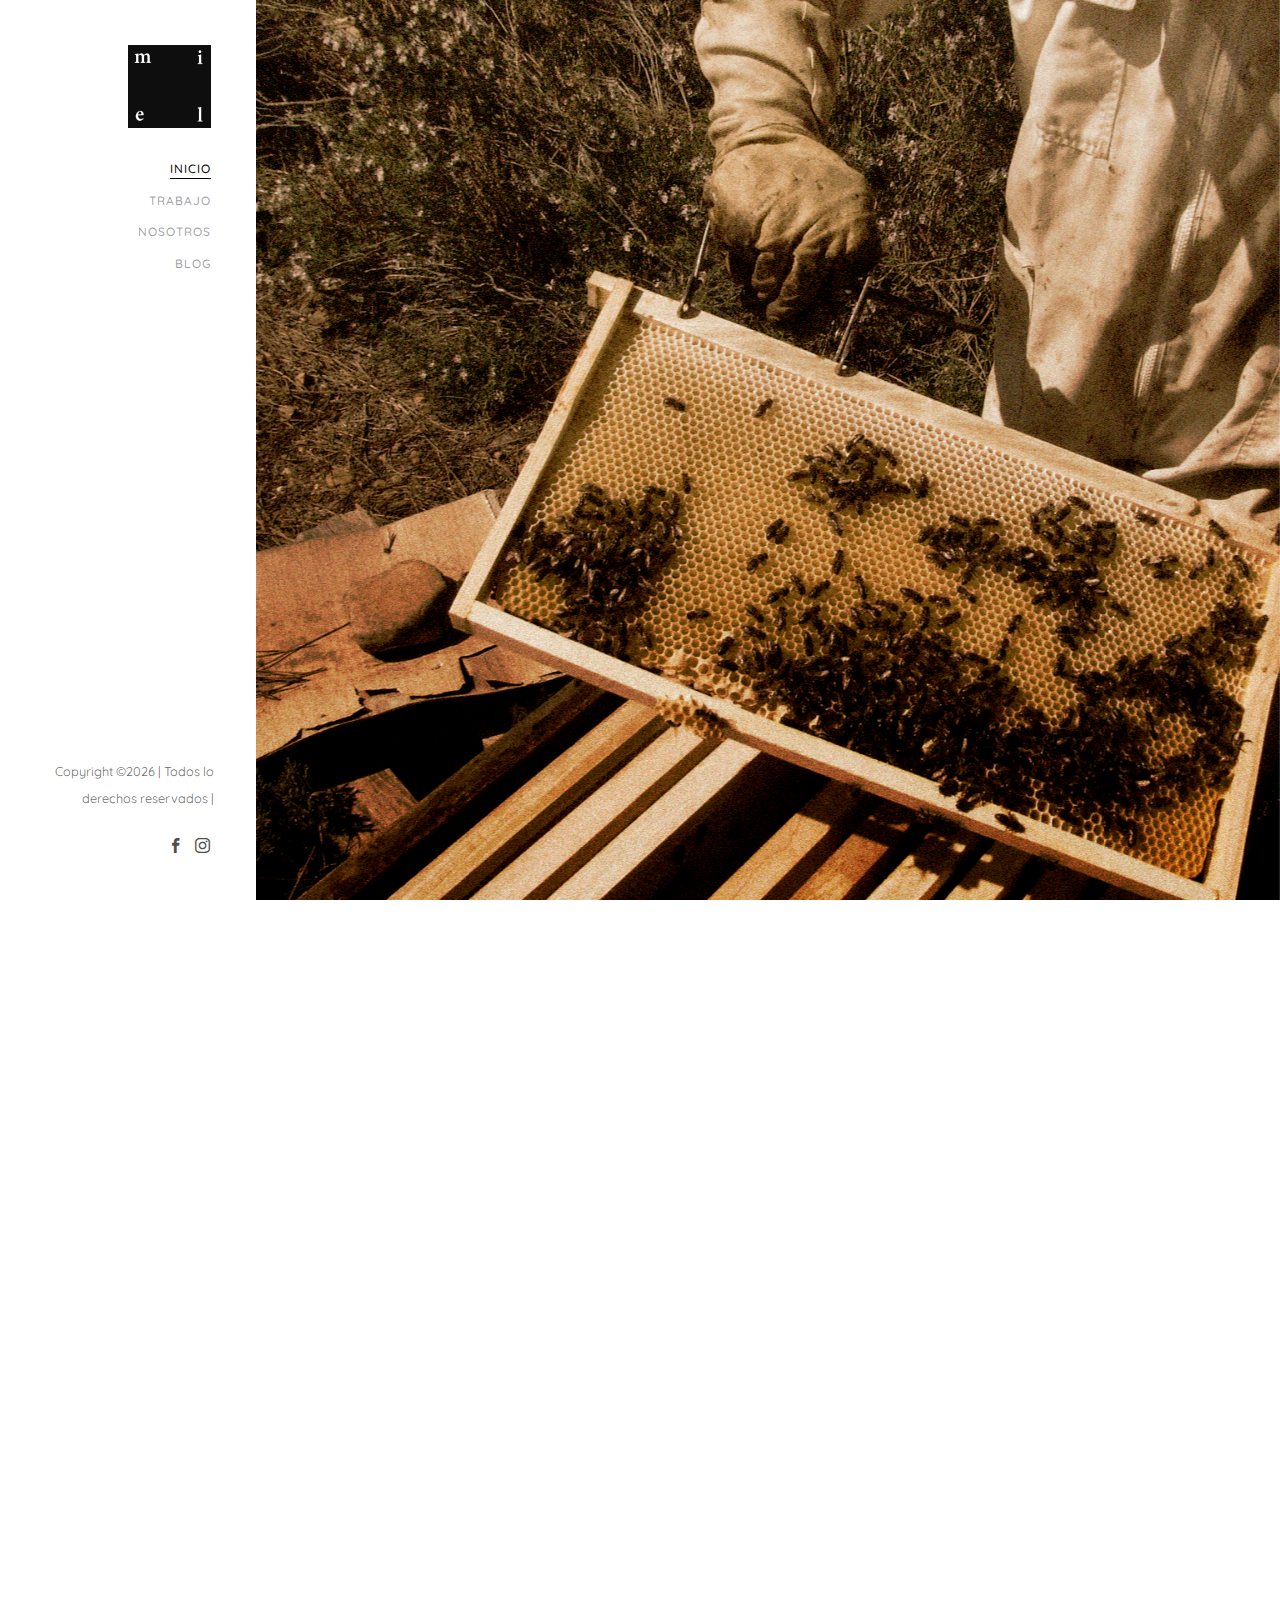
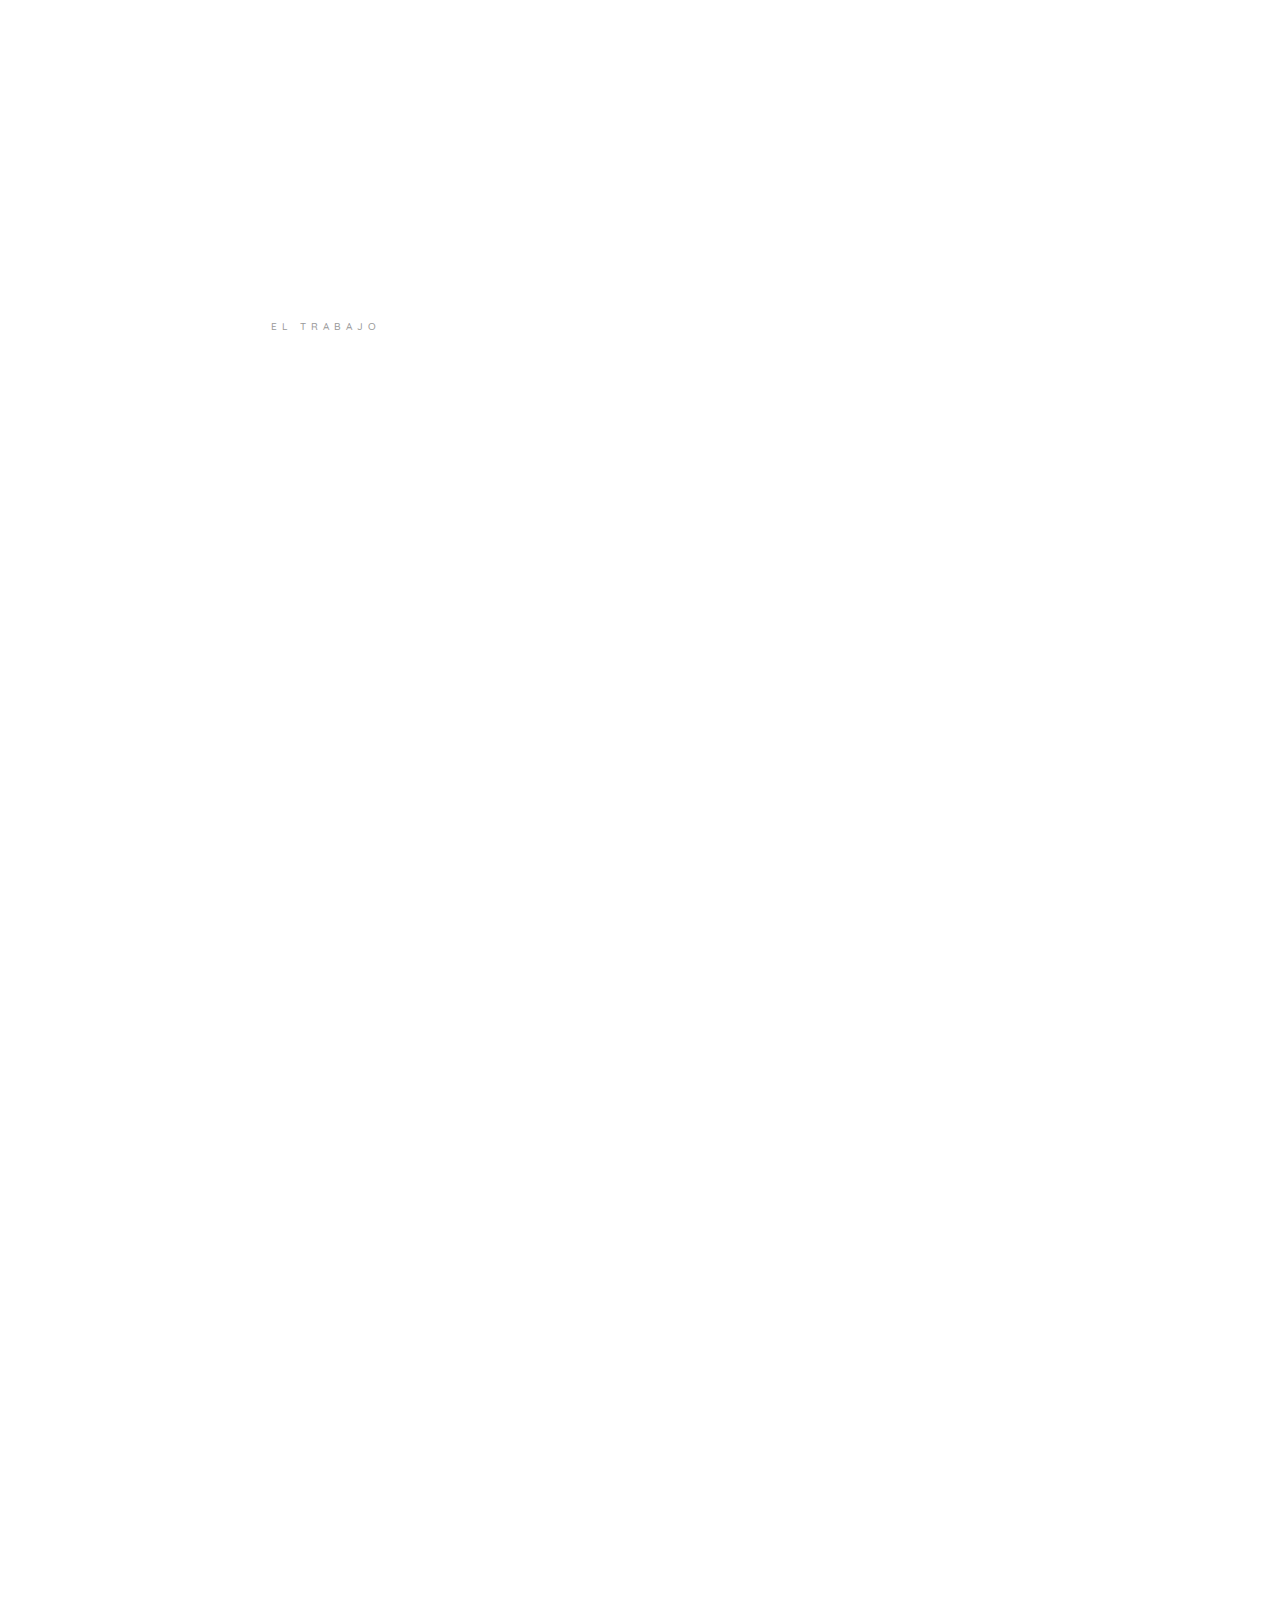
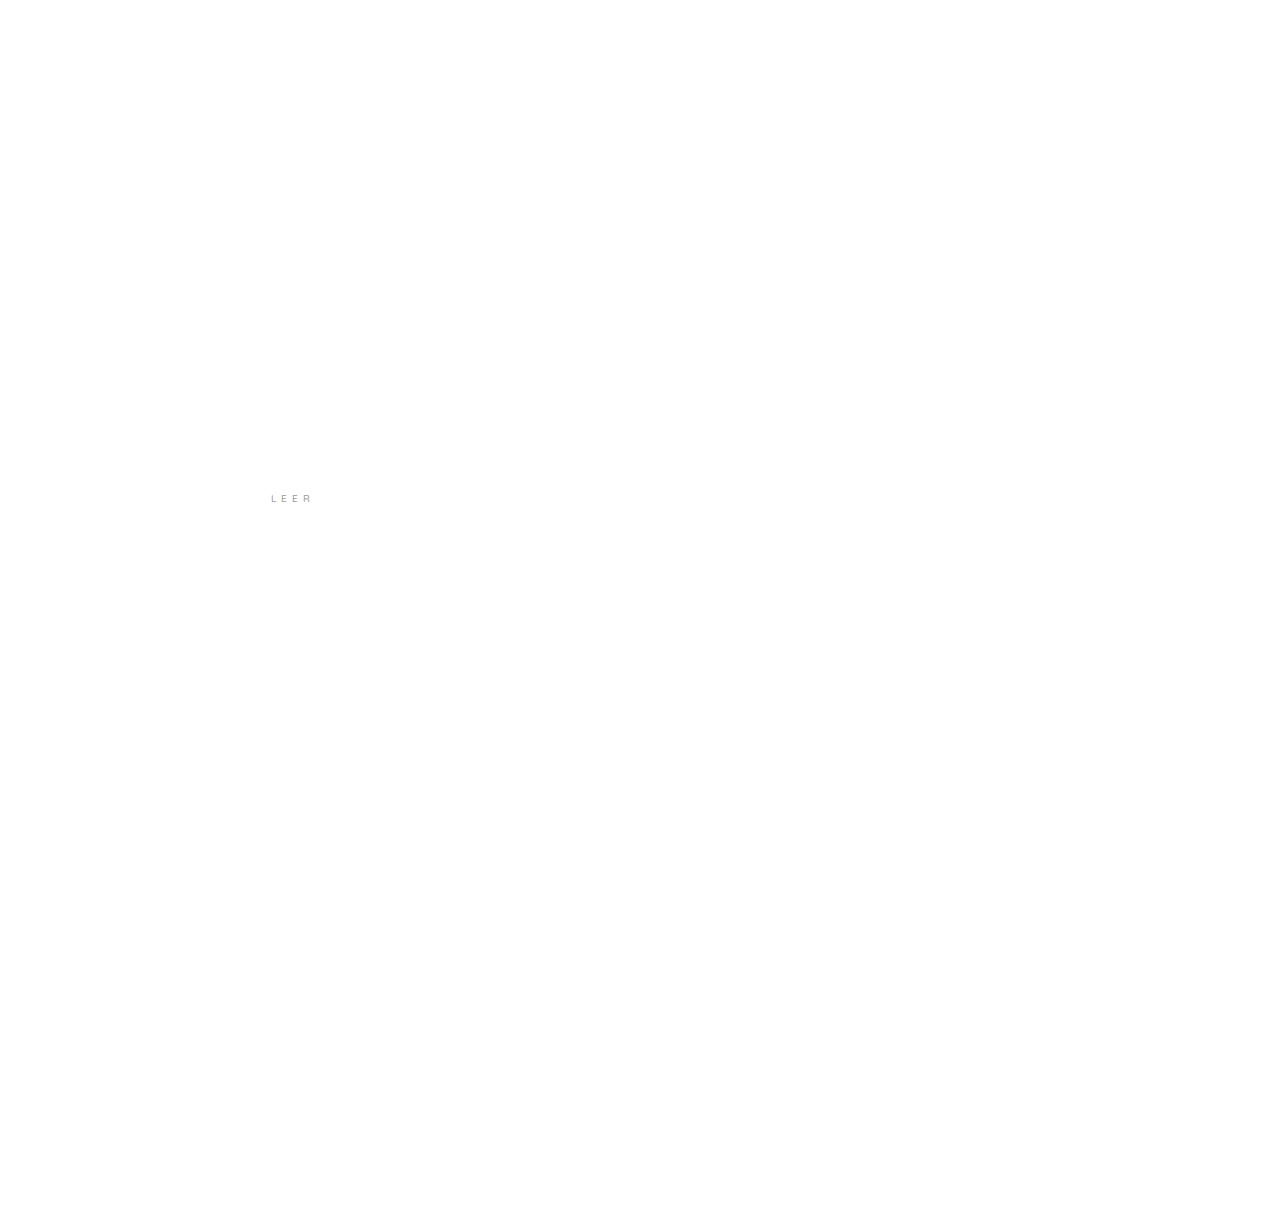
==== index.html @ e1962b76 "Update index.html" ====
<!DOCTYPE HTML>
<html>
	<head>
	<meta charset="utf-8">
	<meta http-equiv="X-UA-Compatible" content="IE=edge">
	<title>m i e l</title>
	<meta name="viewport" content="width=device-width, initial-scale=1">
	<meta name="description" content="" />
	<meta name="keywords" content="" />
	<meta name="author" content="" />

  <!-- Facebook and Twitter integration -->
	<meta property="og:title" content=""/>
	<meta property="og:image" content=""/>
	<meta property="og:url" content=""/>
	<meta property="og:site_name" content=""/>
	<meta property="og:description" content=""/>
	<meta name="twitter:title" content="" />
	<meta name="twitter:image" content="" />
	<meta name="twitter:url" content="" />
	<meta name="twitter:card" content="" />

	<!-- Place favicon.ico and apple-touch-icon.png in the root directory -->
	<link rel="shortcut icon" href="favicon.ico">

	<link href="https://fonts.googleapis.com/css?family=Quicksand:300,400,500,700" rel="stylesheet">
	
	<!-- Animate.css -->
	<link rel="stylesheet" href="css/animate.css">
	<!-- Icomoon Icon Fonts-->
	<link rel="stylesheet" href="css/icomoon.css">
	<!-- Bootstrap  -->
	<link rel="stylesheet" href="css/bootstrap.css">
	<!-- Flexslider  -->
	<link rel="stylesheet" href="css/flexslider.css">
	<!-- Theme style  -->
	<link rel="stylesheet" href="css/style.css">

	<!-- Modernizr JS -->
	<script src="js/modernizr-2.6.2.min.js"></script>
	<!-- FOR IE9 below -->
	<!--[if lt IE 9]>
	<script src="js/respond.min.js"></script>
	<![endif]-->

	</head>
	<body>
	

	<div id="colorlib-page">
		<a href="#" class="js-colorlib-nav-toggle colorlib-nav-toggle"><i></i></a>
		<aside id="colorlib-aside" role="complementary" class="border js-fullheight">
			<h1><a href="index.html"><span><img class="logo" src="/images/1.jpg"></span></a></h1>
			<nav id="colorlib-main-menu" role="navigation">
				<ul>
					<li class="colorlib-active"><a href="index.html">Inicio</a></li>
					<li><a href="work.html">Trabajo</a></li>
					<li><a href="about.html">Nosotros</a></li>
					
					<li><a href="blog.html">Blog</a></li>
					
				</ul>
			</nav>

			<div class="colorlib-footer">
				<p><small><!-- Link back to Colorlib can't be removed. Template is licensed under CC BY 3.0. -->
Copyright   &copy;<script>document.write(new Date().getFullYear());</script> |  Todos lo derechos reservados |  
<!-- Link back to Colorlib can't be removed. Template is licensed under CC BY 3.0. --> </span> <span></span></small></p>
				<ul>
					<li><a href="https://facebook.com/MIEL-MIEL-100230291345100/?ref=bookmarks"><i class="icon-facebook2"></i></a></li>
					
					<li><a href="https://www.instagram.com/miel.paysandu/"><i class="icon-instagram"></i></a></li>
					
				</ul>
			</div>

		</aside>

		<div id="colorlib-main">
			<aside id="colorlib-hero" class="js-fullheight">
				<div class="flexslider js-fullheight">
					<ul class="slides">
				   	<li style="background-image: url(images/6.jpg);">
				   		<div class="overlay"></div>
				   		<div class="container-fluid">
				   			<div class="row">
					   			<div class="col-md-8 col-md-offset-2 col-md-pull-2 js-fullheight slider-text">
					   				<div class="slider-text-inner">
					   					<div class="desc">
						   					<h1>Negocio local de miel </h1>
						   					<h2>100% Natural	| <a href="https://colorlib.com/" target="_blank">miel.paysandu.com</a></h2>
												
											</div>
					   				</div>
					   			</div>
					   		</div>
				   		</div>
				   	</ul>
			  	</div>
			</aside>

			<div class="colorlib-about">
				<div class="container-fluid">
					<div class="row">
						<div class="col-md-6">
							<div class="about-img animate-box" data-animate-effect="fadeInLeft" style="background-image: url(images/5.jpg);">
								<div class="about-img-2 animate-box" data-animate-effect="fadeInRight" style="background-image: url(images/7.jpg);"></div>
							</div>
						</div>
						<div class="col-md-6 animate-box" data-animate-effect="fadeInLeft">
							<div class="about-desc">
								<span class="heading-meta">Bienvenida &amp; Introducción</span>
								<h3>Hola! nuestros nombres son Francisco y Federico!</h3>
								<p>Somos dos herrmanos de la ciudad de Paysandú estudiando en Montevideo. 
								Tenemos la oportnidad de vender miel y lo buscamos hacer de la mejor forma y con la mayor eficiencia.</p>
							</div>
							<div class="fancy-collapse-panel">
								<div class="panel-group" id="accordion" role="tablist" aria-multiselectable="true">
									<div class="panel panel-default">
									    <div class="panel-heading" role="tab" id="headingOne">
									        <h4 class="panel-title">
									            <a data-toggle="collapse" data-parent="#accordion" href="#collapseOne" aria-expanded="true" aria-controls="collapseOne">Que ofrecemos?
									            </a>
									        </h4>
									    </div>
									    <div id="collapseOne" class="panel-collapse collapse in" role="tabpanel" aria-labelledby="headingOne">
									         <div class="panel-body">
									            <div class="row">
										      		<div class="col-md-6">
										      			<p>Nuestro producuto es 100% natural. Cultivado en una granja cerca de la ciudad de Paysandú. 
															
														  </p>
										      		</div>
										      		<div class="col-md-6">
										      			<p> El apicultor está registrado con su correspondiente número.
																Nosotros nos encargamos de evasarla y venderla, por el momento en ferias semanales.</p>
										      		</div>
										      	</div>
									         </div>
									    </div>
									</div>
									<div class="panel panel-default">
									    <div class="panel-heading" role="tab" id="headingTwo">
									        <h4 class="panel-title">
									            <a class="collapsed" data-toggle="collapse" data-parent="#accordion" href="#collapseTwo" aria-expanded="false" aria-controls="collapseTwo">Que buscamos?
									            </a>
									        </h4>
									    </div>
									    <div id="collapseTwo" class="panel-collapse collapse" role="tabpanel" aria-labelledby="headingTwo">
									        <div class="panel-body">
									            <p>La idea es conformemente vaya progresando en el negocio ir expandiendonos con diversos productos derivados de la miel.
													Intentamos mantenernos al margen de los precios que se manejan en el mercado y siempre brindar el mas rentable para todo el público. 
												</p>
													
									        </div>
									    </div>
									</div>
									<div class="panel panel-default">
									    <div class="panel-heading" role="tab" id="headingThree">
									        <h4 class="panel-title">
									            <a class="collapsed" data-toggle="collapse" data-parent="#accordion" href="#collapseThree" aria-expanded="false" aria-controls="collapseThree">Porque elegirnos?
									            </a>
									        </h4>
									    </div>
									    <div id="collapseThree" class="panel-collapse collapse" role="tabpanel" aria-labelledby="headingThree">
									        <div class="panel-body">
									            <p> Trabajamos miel 100% natural y artesanal. Sabemos adaptarnos a las necesidades de los clientes y buscamos estar especializados en la producción de diferentes tipos de miel.

												</p>	
									        </div>
									    </div>
									</div>
								</div>
							</div>
						</div>
					</div>
				</div>
			</div>
			
			
			<div class="colorlib-work">
				<div class="container-fluid">
					<div class="row">
						<div class="col-md-6 col-md-offset-3 col-md-pull-3">
							<span class="heading-meta">El trabajo</span>
							<h2 class="colorlib-heading animate-box" data-animate-effect="fadeInLeft">Imagenes</h2>
						</div>
					</div>
					<div class="row">
						<div class="col-md-6 animate-box" data-animate-effect="fadeInLeft">
							<div class="project" style="background-image: url(images/6.jpg);">
								<div class="desc">
									<div class="con">
										<h3><a href="work.html">Work 01</a></h3>
										
										<p class="icon">
											
										</p>
									</div>
								</div>
							</div>
						</div>
						<div class="col-md-6 animate-box" data-animate-effect="fadeInLeft">
							<div class="project" style="background-image: url(images/4.jpg);">
								<div class="desc">
									<div class="con">
										<h3><a href="work.html">Work 02</a></h3>
										
										<p class="icon">
										
										</p>
									</div>
								</div>
							</div>
						</div>
						<div class="col-md-6 animate-box" data-animate-effect="fadeInLeft">
							<div class="project" style="background-image: url(images/7.jpg);">
								<div class="desc">
									<div class="con">
										<h3><a href="work.html">Work 03</a></h3>
										
										
																			</div>
								</div>
							</div>
						</div>
						<div class="col-md-6 animate-box" data-animate-effect="fadeInLeft">
							<div class="project" style="background-image: url(images/3.jpg);">
								<div class="desc">
									<div class="con">
										<h3><a href="work.html">Work 04</a></h3>
										
										<p class="icon">
											
										</p>
									</div>
								</div>
							</div>
						</div>
						<div class="col-md-6 animate-box" data-animate-effect="fadeInLeft">
							<div class="project" style="background-image: url(images/9.jpg);">
								<div class="desc">
									<div class="con">
										<h3><a href="work.html">Work 05</a></h3>
									
									</div>
								</div>
							</div>
						</div>
						<div class="col-md-6 animate-box" data-animate-effect="fadeInLeft">
							<div class="project" style="background-image: url(images/8.jpg);">
								<div class="desc">
									<div class="con">
										<h3><a href="work.html">Work 06</a></h3>
										
										<p class="icon">
											
										</p>
									</div>
								</div>
							</div>
						</div>
					</div>
				</div>
			</div>

			<div class="colorlib-blog">
				<div class="container-fluid">
					<div class="row">
						<div class="col-md-6 col-md-offset-3 col-md-pull-3">
							<span class="heading-meta">Leer</span>
							<h2 class="colorlib-heading animate-box" data-animate-effect="fadeInLeft">Blog´s Recientes</h2>
						</div>
					</div>
					<div class="row">
						<div class="col-md-4 col-sm-6 animate-box" data-animate-effect="fadeInLeft">
							<div class="blog-entry">
								<a href="blog1.html" class="blog-img"><img src="images/10.jpg" class="img-responsive" alt="HTML5 Bootstrap Template by colorlib.com"></a>
								<div class="desc">
									<span><small>Ago 20, 2019 </small> | <small> Receta </small> | </span>
									<h3><a href="blog.html">Galletas de avena y miel</a></h3>
									<p>Para preparar unas deliciosas galletas de avena y miel necesitaremos los siguientes ingredientes y seguir estos pasos.</p>
									<a href="blog1.html" class="lead">Leer más <i class="icon-arrow-right3"></i></a>
								</div>
							</div>
						</div>
						<div class="col-md-4 col-sm-6 animate-box" data-animate-effect="fadeInLeft">
								<div class="blog-entry">
										<a href="blog2.html" class="blog-img"><img src="images/11.jpg" class="img-responsive" alt="HTML5 Bootstrap Template by colorlib.com"></a>
										<div class="desc">
											<span><small>Ago 20, 2019 </small> | <small> Receta </small> |</span>
											<h3><a href="blog2.html">Pollo asado con miel y limón</a></h3>
											<p>Con esta receta podrás dar fácilmente un giro dulce al clásico pollo asado.</p>
											<a href="blog2.html" class="lead">Leer más<i class="icon-arrow-right3"></i></a>
										</div>
									</div>
						</div>
						<div class="col-md-4 col-sm-6 animate-box" data-animate-effect="fadeInLeft">
								<div class="blog-entry">
										<a href="blog3.html" class="blog-img"><img src="images/12.jpg" class="img-responsive" alt="HTML5 Bootstrap Template by colorlib.com"></a>
										<div class="desc">
											<span><small>Ago 25, 2019 </small> | <small> Información </small> |</span>
											<h3><a href="blog3.html">¿Cómo se hace la miel?</a></h3>
											<p>proceso de elaboración de la miel hasta que llega al envase etiquetado</p>
											<a href="blog3.html" class="lead">Leer más <i class="icon-arrow-right3"></i></a>
										</div>
									</div>
								</div>
						</div>
					</div>
				</div>
			</div>

			
						
					</div>
				</div>
			</div>
		</div>
	</div>

	<!-- jQuery -->
	<script src="js/jquery.min.js"></script>
	<!-- jQuery Easing -->
	<script src="js/jquery.easing.1.3.js"></script>
	<!-- Bootstrap -->
	<script src="js/bootstrap.min.js"></script>
	<!-- Waypoints -->
	<script src="js/jquery.waypoints.min.js"></script>
	<!-- Flexslider -->
	<script src="js/jquery.flexslider-min.js"></script>
	<!-- Sticky Kit -->
	<script src="js/sticky-kit.min.js"></script>
	
	
	<!-- MAIN JS -->
	<script src="js/main.js"></script>

	</body>
</html>
---- css/icomoon.css ----
@font-face {
  font-family: 'icomoon';
  src:  url('fonts/icomoon.eot?6py85u');
  src:  url('fonts/icomoon.eot?6py85u#iefix') format('embedded-opentype'),
    url('fonts/icomoon.ttf?6py85u') format('truetype'),
    url('fonts/icomoon.woff?6py85u') format('woff'),
    url('fonts/icomoon.svg?6py85u#icomoon') format('svg');
  font-weight: normal;
  font-style: normal;
}

[class^="icon-"], [class*=" icon-"] {
  /* use !important to prevent issues with browser extensions that change fonts */
  font-family: 'icomoon' !important;
  speak: none;
  font-style: normal;
  font-weight: normal;
  font-variant: normal;
  text-transform: none;
  line-height: 1;

  /* Better Font Rendering =========== */
  -webkit-font-smoothing: antialiased;
  -moz-osx-font-smoothing: grayscale;
}

.icon-times:before {
  content: "\e930";
}
.icon-tick:before {
  content: "\e931";
}
.icon-plus:before {
  content: "\e932";
}
.icon-minus:before {
  content: "\e933";
}
.icon-equals:before {
  content: "\e934";
}
.icon-divide:before {
  content: "\e935";
}
.icon-chevron-right:before {
  content: "\e936";
}
.icon-chevron-left:before {
  content: "\e937";
}
.icon-arrow-right-thick:before {
  content: "\e938";
}
.icon-arrow-left-thick:before {
  content: "\e939";
}
.icon-th-small:before {
  content: "\e93a";
}
.icon-th-menu:before {
  content: "\e93b";
}
.icon-th-list:before {
  content: "\e93c";
}
.icon-th-large:before {
  content: "\e93d";
}
.icon-home:before {
  content: "\e93e";
}
.icon-arrow-forward:before {
  content: "\e93f";
}
.icon-arrow-back:before {
  content: "\e940";
}
.icon-rss:before {
  content: "\e941";
}
.icon-location:before {
  content: "\e942";
}
.icon-link:before {
  content: "\e943";
}
.icon-image:before {
  content: "\e944";
}
.icon-arrow-up-thick:before {
  content: "\e945";
}
.icon-arrow-down-thick:before {
  content: "\e946";
}
.icon-starburst:before {
  content: "\e947";
}
.icon-starburst-outline:before {
  content: "\e948";
}
.icon-star3:before {
  content: "\e949";
}
.icon-flow-children:before {
  content: "\e94a";
}
.icon-export:before {
  content: "\e94b";
}
.icon-delete2:before {
  content: "\e94c";
}
.icon-delete-outline:before {
  content: "\e94d";
}
.icon-cloud-storage:before {
  content: "\e94e";
}
.icon-wi-fi:before {
  content: "\e94f";
}
.icon-heart:before {
  content: "\e950";
}
.icon-flash:before {
  content: "\e951";
}
.icon-cancel:before {
  content: "\e952";
}
.icon-backspace:before {
  content: "\e953";
}
.icon-attachment:before {
  content: "\e954";
}
.icon-arrow-move:before {
  content: "\e955";
}
.icon-warning:before {
  content: "\e956";
}
.icon-user:before {
  content: "\e957";
}
.icon-radar:before {
  content: "\e958";
}
.icon-lock-open:before {
  content: "\e959";
}
.icon-lock-closed:before {
  content: "\e95a";
}
.icon-location-arrow:before {
  content: "\e95b";
}
.icon-info:before {
  content: "\e95c";
}
.icon-user-delete:before {
  content: "\e95d";
}
.icon-user-add:before {
  content: "\e95e";
}
.icon-media-pause:before {
  content: "\e95f";
}
.icon-group:before {
  content: "\e960";
}
.icon-chart-pie:before {
  content: "\e961";
}
.icon-chart-line:before {
  content: "\e962";
}
.icon-chart-bar:before {
  content: "\e963";
}
.icon-chart-area:before {
  content: "\e964";
}
.icon-video:before {
  content: "\e965";
}
.icon-point-of-interest:before {
  content: "\e966";
}
.icon-infinity:before {
  content: "\e967";
}
.icon-globe:before {
  content: "\e968";
}
.icon-eye:before {
  content: "\e969";
}
.icon-cog:before {
  content: "\e96a";
}
.icon-camera:before {
  content: "\e96b";
}
.icon-upload:before {
  content: "\e96c";
}
.icon-scissors:before {
  content: "\e96d";
}
.icon-refresh:before {
  content: "\e96e";
}
.icon-pin:before {
  content: "\e96f";
}
.icon-key:before {
  content: "\e970";
}
.icon-info-large:before {
  content: "\e971";
}
.icon-eject:before {
  content: "\e972";
}
.icon-download:before {
  content: "\e973";
}
.icon-zoom:before {
  content: "\e974";
}
.icon-zoom-out:before {
  content: "\e975";
}
.icon-zoom-in:before {
  content: "\e976";
}
.icon-sort-numerically:before {
  content: "\e977";
}
.icon-sort-alphabetically:before {
  content: "\e978";
}
.icon-input-checked:before {
  content: "\e979";
}
.icon-calender:before {
  content: "\e97a";
}
.icon-world2:before {
  content: "\e97b";
}
.icon-notes:before {
  content: "\e97c";
}
.icon-code:before {
  content: "\e97d";
}
.icon-arrow-sync:before {
  content: "\e97e";
}
.icon-arrow-shuffle:before {
  content: "\e97f";
}
.icon-arrow-repeat:before {
  content: "\e980";
}
.icon-arrow-minimise:before {
  content: "\e981";
}
.icon-arrow-maximise:before {
  content: "\e982";
}
.icon-arrow-loop:before {
  content: "\e983";
}
.icon-anchor:before {
  content: "\e984";
}
.icon-spanner:before {
  content: "\e985";
}
.icon-puzzle:before {
  content: "\e986";
}
.icon-power:before {
  content: "\e987";
}
.icon-plane:before {
  content: "\e988";
}
.icon-pi:before {
  content: "\e989";
}
.icon-phone:before {
  content: "\e98a";
}
.icon-microphone2:before {
  content: "\e98b";
}
.icon-media-rewind:before {
  content: "\e98c";
}
.icon-flag:before {
  content: "\e98d";
}
.icon-adjust-brightness:before {
  content: "\e98e";
}
.icon-waves:before {
  content: "\e98f";
}
.icon-social-twitter:before {
  content: "\e990";
}
.icon-social-facebook:before {
  content: "\e991";
}
.icon-social-dribbble:before {
  content: "\e992";
}
.icon-media-stop:before {
  content: "\e993";
}
.icon-media-record:before {
  content: "\e994";
}
.icon-media-play:before {
  content: "\e995";
}
.icon-media-fast-forward:before {
  content: "\e996";
}
.icon-media-eject:before {
  content: "\e997";
}
.icon-social-vimeo:before {
  content: "\e998";
}
.icon-social-tumbler:before {
  content: "\e999";
}
.icon-social-skype:before {
  content: "\e99a";
}
.icon-social-pinterest:before {
  content: "\e99b";
}
.icon-social-linkedin:before {
  content: "\e99c";
}
.icon-social-last-fm:before {
  content: "\e99d";
}
.icon-social-github:before {
  content: "\e99e";
}
.icon-social-flickr:before {
  content: "\e99f";
}
.icon-at:before {
  content: "\e9a0";
}
.icon-times-outline:before {
  content: "\e9a1";
}
.icon-plus-outline:before {
  content: "\e9a2";
}
.icon-minus-outline:before {
  content: "\e9a3";
}
.icon-tick-outline:before {
  content: "\e9a4";
}
.icon-th-large-outline:before {
  content: "\e9a5";
}
.icon-equals-outline:before {
  content: "\e9a6";
}
.icon-divide-outline:before {
  content: "\e9a7";
}
.icon-chevron-right-outline:before {
  content: "\e9a8";
}
.icon-chevron-left-outline:before {
  content: "\e9a9";
}
.icon-arrow-right-outline:before {
  content: "\e9aa";
}
.icon-arrow-left-outline:before {
  content: "\e9ab";
}
.icon-th-small-outline:before {
  content: "\e9ac";
}
.icon-th-menu-outline:before {
  content: "\e9ad";
}
.icon-th-list-outline:before {
  content: "\e9ae";
}
.icon-news2:before {
  content: "\e9b1";
}
.icon-home-outline:before {
  content: "\e9b2";
}
.icon-arrow-up-outline:before {
  content: "\e9b3";
}
.icon-arrow-forward-outline:before {
  content: "\e9b4";
}
.icon-arrow-down-outline:before {
  content: "\e9b5";
}
.icon-arrow-back-outline:before {
  content: "\e9b6";
}
.icon-trash3:before {
  content: "\e9b7";
}
.icon-rss-outline:before {
  content: "\e9b8";
}
.icon-message:before {
  content: "\e9b9";
}
.icon-location-outline:before {
  content: "\e9ba";
}
.icon-link-outline:before {
  content: "\e9bb";
}
.icon-image-outline:before {
  content: "\e9bc";
}
.icon-export-outline:before {
  content: "\e9bd";
}
.icon-cross:before {
  content: "\e9be";
}
.icon-wi-fi-outline:before {
  content: "\e9bf";
}
.icon-star-outline:before {
  content: "\e9c0";
}
.icon-media-pause-outline:before {
  content: "\e9c1";
}
.icon-mail:before {
  content: "\e9c2";
}
.icon-heart-outline:before {
  content: "\e9c3";
}
.icon-flash-outline:before {
  content: "\e9c4";
}
.icon-cancel-outline:before {
  content: "\e9c5";
}
.icon-beaker:before {
  content: "\e9c6";
}
.icon-arrow-move-outline:before {
  content: "\e9c7";
}
.icon-watch2:before {
  content: "\e9c8";
}
.icon-warning-outline:before {
  content: "\e9c9";
}
.icon-time:before {
  content: "\e9ca";
}
.icon-radar-outline:before {
  content: "\e9cb";
}
.icon-lock-open-outline:before {
  content: "\e9cc";
}
.icon-location-arrow-outline:before {
  content: "\e9cd";
}
.icon-info-outline:before {
  content: "\e9ce";
}
.icon-backspace-outline:before {
  content: "\e9cf";
}
.icon-attachment-outline:before {
  content: "\e9d0";
}
.icon-user-outline:before {
  content: "\e9d1";
}
.icon-user-delete-outline:before {
  content: "\e9d2";
}
.icon-user-add-outline:before {
  content: "\e9d3";
}
.icon-lock-closed-outline:before {
  content: "\e9d4";
}
.icon-group-outline:before {
  content: "\e9d5";
}
.icon-chart-pie-outline:before {
  content: "\e9d6";
}
.icon-chart-line-outline:before {
  content: "\e9d7";
}
.icon-chart-bar-outline:before {
  content: "\e9d8";
}
.icon-chart-area-outline:before {
  content: "\e9d9";
}
.icon-video-outline:before {
  content: "\e9da";
}
.icon-point-of-interest-outline:before {
  content: "\e9db";
}
.icon-map:before {
  content: "\e9dc";
}
.icon-key-outline:before {
  content: "\e9dd";
}
.icon-infinity-outline:before {
  content: "\e9de";
}
.icon-globe-outline:before {
  content: "\e9df";
}
.icon-eye-outline:before {
  content: "\e9e0";
}
.icon-cog-outline:before {
  content: "\e9e1";
}
.icon-camera-outline:before {
  content: "\e9e2";
}
.icon-upload-outline:before {
  content: "\e9e3";
}
.icon-support:before {
  content: "\e9e4";
}
.icon-scissors-outline:before {
  content: "\e9e5";
}
.icon-refresh-outline:before {
  content: "\e9e6";
}
.icon-info-large-outline:before {
  content: "\e9e7";
}
.icon-eject-outline:before {
  content: "\e9e8";
}
.icon-download-outline:before {
  content: "\e9e9";
}
.icon-battery-mid:before {
  content: "\e9ea";
}
.icon-battery-low:before {
  content: "\e9eb";
}
.icon-battery-high:before {
  content: "\e9ec";
}
.icon-zoom-outline:before {
  content: "\e9ed";
}
.icon-zoom-out-outline:before {
  content: "\e9ee";
}
.icon-zoom-in-outline:before {
  content: "\e9ef";
}
.icon-tag3:before {
  content: "\e9f0";
}
.icon-tabs-outline:before {
  content: "\e9f1";
}
.icon-pin-outline:before {
  content: "\e9f2";
}
.icon-message-typing:before {
  content: "\e9f3";
}
.icon-directions:before {
  content: "\e9f4";
}
.icon-battery-full:before {
  content: "\e9f5";
}
.icon-battery-charge:before {
  content: "\e9f6";
}
.icon-pipette:before {
  content: "\e9f7";
}
.icon-pencil:before {
  content: "\e9f8";
}
.icon-folder:before {
  content: "\e9f9";
}
.icon-folder-delete:before {
  content: "\e9fa";
}
.icon-folder-add:before {
  content: "\e9fb";
}
.icon-edit:before {
  content: "\e9fc";
}
.icon-document:before {
  content: "\e9fd";
}
.icon-document-delete:before {
  content: "\e9fe";
}
.icon-document-add:before {
  content: "\e9ff";
}
.icon-brush:before {
  content: "\ea00";
}
.icon-thumbs-up:before {
  content: "\ea01";
}
.icon-thumbs-down:before {
  content: "\ea02";
}
.icon-pen:before {
  content: "\ea03";
}
.icon-sort-numerically-outline:before {
  content: "\ea04";
}
.icon-sort-alphabetically-outline:before {
  content: "\ea05";
}
.icon-social-last-fm-circular:before {
  content: "\ea06";
}
.icon-social-github-circular:before {
  content: "\ea07";
}
.icon-compass:before {
  content: "\ea08";
}
.icon-bookmark:before {
  content: "\ea09";
}
.icon-input-checked-outline:before {
  content: "\ea0a";
}
.icon-code-outline:before {
  content: "\ea0b";
}
.icon-calender-outline:before {
  content: "\ea0c";
}
.icon-business-card:before {
  content: "\ea0d";
}
.icon-arrow-up:before {
  content: "\ea0e";
}
.icon-arrow-sync-outline:before {
  content: "\ea0f";
}
.icon-arrow-right:before {
  content: "\ea10";
}
.icon-arrow-repeat-outline:before {
  content: "\ea11";
}
.icon-arrow-loop-outline:before {
  content: "\ea12";
}
.icon-arrow-left:before {
  content: "\ea13";
}
.icon-flow-switch:before {
  content: "\ea14";
}
.icon-flow-parallel:before {
  content: "\ea15";
}
.icon-flow-merge:before {
  content: "\ea16";
}
.icon-document-text:before {
  content: "\ea17";
}
.icon-clipboard:before {
  content: "\ea18";
}
.icon-calculator:before {
  content: "\ea19";
}
.icon-arrow-minimise-outline:before {
  content: "\ea1a";
}
.icon-arrow-maximise-outline:before {
  content: "\ea1b";
}
.icon-arrow-down:before {
  content: "\ea1c";
}
.icon-gift:before {
  content: "\ea1d";
}
.icon-film:before {
  content: "\ea1e";
}
.icon-database:before {
  content: "\ea1f";
}
.icon-bell:before {
  content: "\ea20";
}
.icon-anchor-outline:before {
  content: "\ea21";
}
.icon-adjust-contrast:before {
  content: "\ea22";
}
.icon-world-outline:before {
  content: "\ea23";
}
.icon-shopping-bag:before {
  content: "\ea24";
}
.icon-power-outline:before {
  content: "\ea25";
}
.icon-notes-outline:before {
  content: "\ea26";
}
.icon-device-tablet:before {
  content: "\ea27";
}
.icon-device-phone:before {
  content: "\ea28";
}
.icon-device-laptop:before {
  content: "\ea29";
}
.icon-device-desktop:before {
  content: "\ea2a";
}
.icon-briefcase:before {
  content: "\ea2b";
}
.icon-stopwatch:before {
  content: "\ea2c";
}
.icon-spanner-outline:before {
  content: "\ea2d";
}
.icon-puzzle-outline:before {
  content: "\ea2e";
}
.icon-printer:before {
  content: "\ea2f";
}
.icon-pi-outline:before {
  content: "\ea30";
}
.icon-lightbulb:before {
  content: "\ea31";
}
.icon-flag-outline:before {
  content: "\ea32";
}
.icon-contacts:before {
  content: "\ea33";
}
.icon-archive2:before {
  content: "\ea34";
}
.icon-weather-stormy:before {
  content: "\ea35";
}
.icon-weather-shower:before {
  content: "\ea36";
}
.icon-weather-partly-sunny:before {
  content: "\ea37";
}
.icon-weather-downpour:before {
  content: "\ea38";
}
.icon-weather-cloudy:before {
  content: "\ea39";
}
.icon-plane-outline:before {
  content: "\ea3a";
}
.icon-phone-outline:before {
  content: "\ea3b";
}
.icon-microphone-outline:before {
  content: "\ea3c";
}
.icon-weather-windy:before {
  content: "\ea3d";
}
.icon-weather-windy-cloudy:before {
  content: "\ea3e";
}
.icon-weather-sunny:before {
  content: "\ea3f";
}
.icon-weather-snow:before {
  content: "\ea40";
}
.icon-weather-night:before {
  content: "\ea41";
}
.icon-media-stop-outline:before {
  content: "\ea42";
}
.icon-media-rewind-outline:before {
  content: "\ea43";
}
.icon-media-record-outline:before {
  content: "\ea44";
}
.icon-media-play-outline:before {
  content: "\ea45";
}
.icon-media-fast-forward-outline:before {
  content: "\ea46";
}
.icon-media-eject-outline:before {
  content: "\ea47";
}
.icon-wine:before {
  content: "\ea48";
}
.icon-waves-outline:before {
  content: "\ea49";
}
.icon-ticket:before {
  content: "\ea4a";
}
.icon-tags:before {
  content: "\ea4b";
}
.icon-plug:before {
  content: "\ea4c";
}
.icon-headphones:before {
  content: "\ea4d";
}
.icon-credit-card:before {
  content: "\ea4e";
}
.icon-coffee:before {
  content: "\ea4f";
}
.icon-book:before {
  content: "\ea50";
}
.icon-beer:before {
  content: "\ea51";
}
.icon-volume2:before {
  content: "\ea52";
}
.icon-volume-up:before {
  content: "\ea53";
}
.icon-volume-mute:before {
  content: "\ea54";
}
.icon-volume-down:before {
  content: "\ea55";
}
.icon-social-vimeo-circular:before {
  content: "\ea56";
}
.icon-social-twitter-circular:before {
  content: "\ea57";
}
.icon-social-pinterest-circular:before {
  content: "\ea58";
}
.icon-social-linkedin-circular:before {
  content: "\ea59";
}
.icon-social-facebook-circular:before {
  content: "\ea5a";
}
.icon-social-dribbble-circular:before {
  content: "\ea5b";
}
.icon-tree:before {
  content: "\ea5c";
}
.icon-thermometer2:before {
  content: "\ea5d";
}
.icon-social-tumbler-circular:before {
  content: "\ea5e";
}
.icon-social-skype-outline:before {
  content: "\ea5f";
}
.icon-social-flickr-circular:before {
  content: "\ea60";
}
.icon-social-at-circular:before {
  content: "\ea61";
}
.icon-shopping-cart:before {
  content: "\ea62";
}
.icon-messages:before {
  content: "\ea63";
}
.icon-leaf:before {
  content: "\ea64";
}
.icon-feather:before {
  content: "\ea65";
}
.icon-eye2:before {
  content: "\e064";
}
.icon-paper-clip:before {
  content: "\e065";
}
.icon-mail5:before {
  content: "\e066";
}
.icon-toggle:before {
  content: "\e067";
}
.icon-layout:before {
  content: "\e068";
}
.icon-link2:before {
  content: "\e069";
}
.icon-bell2:before {
  content: "\e06a";
}
.icon-lock3:before {
  content: "\e06b";
}
.icon-unlock:before {
  content: "\e06c";
}
.icon-ribbon2:before {
  content: "\e06d";
}
.icon-image2:before {
  content: "\e06e";
}
.icon-signal:before {
  content: "\e06f";
}
.icon-target3:before {
  content: "\e070";
}
.icon-clipboard3:before {
  content: "\e071";
}
.icon-clock3:before {
  content: "\e072";
}
.icon-watch:before {
  content: "\e073";
}
.icon-air-play:before {
  content: "\e074";
}
.icon-camera3:before {
  content: "\e075";
}
.icon-video2:before {
  content: "\e076";
}
.icon-disc:before {
  content: "\e077";
}
.icon-printer3:before {
  content: "\e078";
}
.icon-monitor:before {
  content: "\e079";
}
.icon-server:before {
  content: "\e07a";
}
.icon-cog2:before {
  content: "\e07b";
}
.icon-heart3:before {
  content: "\e07c";
}
.icon-paragraph:before {
  content: "\e07d";
}
.icon-align-justify:before {
  content: "\e07e";
}
.icon-align-left:before {
  content: "\e07f";
}
.icon-align-center:before {
  content: "\e080";
}
.icon-align-right:before {
  content: "\e081";
}
.icon-book2:before {
  content: "\e082";
}
.icon-layers2:before {
  content: "\e083";
}
.icon-stack2:before {
  content: "\e084";
}
.icon-stack-2:before {
  content: "\e085";
}
.icon-paper:before {
  content: "\e086";
}
.icon-paper-stack:before {
  content: "\e087";
}
.icon-search3:before {
  content: "\e088";
}
.icon-zoom-in2:before {
  content: "\e089";
}
.icon-zoom-out2:before {
  content: "\e08a";
}
.icon-reply2:before {
  content: "\e08b";
}
.icon-circle-plus:before {
  content: "\e08c";
}
.icon-circle-minus:before {
  content: "\e08d";
}
.icon-circle-check:before {
  content: "\e08e";
}
.icon-circle-cross:before {
  content: "\e08f";
}
.icon-square-plus:before {
  content: "\e090";
}
.icon-square-minus:before {
  content: "\e091";
}
.icon-square-check:before {
  content: "\e092";
}
.icon-square-cross:before {
  content: "\e093";
}
.icon-microphone:before {
  content: "\e094";
}
.icon-record:before {
  content: "\e095";
}
.icon-skip-back:before {
  content: "\e096";
}
.icon-rewind:before {
  content: "\e097";
}
.icon-play4:before {
  content: "\e098";
}
.icon-pause3:before {
  content: "\e099";
}
.icon-stop3:before {
  content: "\e09a";
}
.icon-fast-forward:before {
  content: "\e09b";
}
.icon-skip-forward:before {
  content: "\e09c";
}
.icon-shuffle2:before {
  content: "\e09d";
}
.icon-repeat:before {
  content: "\e09e";
}
.icon-folder2:before {
  content: "\e09f";
}
.icon-umbrella:before {
  content: "\e0a0";
}
.icon-moon:before {
  content: "\e0a1";
}
.icon-thermometer:before {
  content: "\e0a2";
}
.icon-drop:before {
  content: "\e0a3";
}
.icon-sun2:before {
  content: "\e0a4";
}
.icon-cloud3:before {
  content: "\e0a5";
}
.icon-cloud-upload2:before {
  content: "\e0a6";
}
.icon-cloud-download2:before {
  content: "\e0a7";
}
.icon-upload4:before {
  content: "\e0a8";
}
.icon-download4:before {
  content: "\e0a9";
}
.icon-location3:before {
  content: "\e0aa";
}
.icon-location-2:before {
  content: "\e0ab";
}
.icon-map3:before {
  content: "\e0ac";
}
.icon-battery:before {
  content: "\e0ad";
}
.icon-head:before {
  content: "\e0ae";
}
.icon-briefcase3:before {
  content: "\e0af";
}
.icon-speech-bubble:before {
  content: "\e0b0";
}
.icon-anchor2:before {
  content: "\e0b1";
}
.icon-globe2:before {
  content: "\e0b2";
}
.icon-box:before {
  content: "\e0b3";
}
.icon-reload:before {
  content: "\e0b4";
}
.icon-share3:before {
  content: "\e0b5";
}
.icon-marquee:before {
  content: "\e0b6";
}
.icon-marquee-plus:before {
  content: "\e0b7";
}
.icon-marquee-minus:before {
  content: "\e0b8";
}
.icon-tag:before {
  content: "\e0b9";
}
.icon-power2:before {
  content: "\e0ba";
}
.icon-command2:before {
  content: "\e0bb";
}
.icon-alt:before {
  content: "\e0bc";
}
.icon-esc:before {
  content: "\e0bd";
}
.icon-bar-graph:before {
  content: "\e0be";
}
.icon-bar-graph-2:before {
  content: "\e0bf";
}
.icon-pie-graph:before {
  content: "\e0c0";
}
.icon-star:before {
  content: "\e0c1";
}
.icon-arrow-left3:before {
  content: "\e0c2";
}
.icon-arrow-right3:before {
  content: "\e0c3";
}
.icon-arrow-up3:before {
  content: "\e0c4";
}
.icon-arrow-down3:before {
  content: "\e0c5";
}
.icon-volume:before {
  content: "\e0c6";
}
.icon-mute:before {
  content: "\e0c7";
}
.icon-content-right:before {
  content: "\e100";
}
.icon-content-left:before {
  content: "\e101";
}
.icon-grid2:before {
  content: "\e102";
}
.icon-grid-2:before {
  content: "\e103";
}
.icon-columns:before {
  content: "\e104";
}
.icon-loader:before {
  content: "\e105";
}
.icon-bag:before {
  content: "\e106";
}
.icon-ban:before {
  content: "\e107";
}
.icon-flag3:before {
  content: "\e108";
}
.icon-trash:before {
  content: "\e109";
}
.icon-expand2:before {
  content: "\e110";
}
.icon-contract:before {
  content: "\e111";
}
.icon-maximize:before {
  content: "\e112";
}
.icon-minimize:before {
  content: "\e113";
}
.icon-plus2:before {
  content: "\e114";
}
.icon-minus2:before {
  content: "\e115";
}
.icon-check:before {
  content: "\e116";
}
.icon-cross2:before {
  content: "\e117";
}
.icon-move:before {
  content: "\e118";
}
.icon-delete:before {
  content: "\e119";
}
.icon-menu5:before {
  content: "\e120";
}
.icon-archive:before {
  content: "\e121";
}
.icon-inbox:before {
  content: "\e122";
}
.icon-outbox:before {
  content: "\e123";
}
.icon-file:before {
  content: "\e124";
}
.icon-file-add:before {
  content: "\e125";
}
.icon-file-subtract:before {
  content: "\e126";
}
.icon-help:before {
  content: "\e127";
}
.icon-open:before {
  content: "\e128";
}
.icon-ellipsis:before {
  content: "\e129";
}
.icon-heart4:before {
  content: "\e900";
}
.icon-cloud4:before {
  content: "\e901";
}
.icon-star2:before {
  content: "\e902";
}
.icon-tv2:before {
  content: "\e903";
}
.icon-sound:before {
  content: "\e904";
}
.icon-video3:before {
  content: "\e905";
}
.icon-trash2:before {
  content: "\e906";
}
.icon-user2:before {
  content: "\e907";
}
.icon-key3:before {
  content: "\e908";
}
.icon-search4:before {
  content: "\e909";
}
.icon-settings:before {
  content: "\e90a";
}
.icon-camera4:before {
  content: "\e90b";
}
.icon-tag2:before {
  content: "\e90c";
}
.icon-lock4:before {
  content: "\e90d";
}
.icon-bulb:before {
  content: "\e90e";
}
.icon-pen2:before {
  content: "\e90f";
}
.icon-diamond:before {
  content: "\e910";
}
.icon-display2:before {
  content: "\e911";
}
.icon-location4:before {
  content: "\e912";
}
.icon-eye3:before {
  content: "\e913";
}
.icon-bubble3:before {
  content: "\e914";
}
.icon-stack3:before {
  content: "\e915";
}
.icon-cup:before {
  content: "\e916";
}
.icon-phone3:before {
  content: "\e917";
}
.icon-news:before {
  content: "\e918";
}
.icon-mail6:before {
  content: "\e919";
}
.icon-like:before {
  content: "\e91a";
}
.icon-photo:before {
  content: "\e91b";
}
.icon-note:before {
  content: "\e91c";
}
.icon-clock4:before {
  content: "\e91d";
}
.icon-paperplane:before {
  content: "\e91e";
}
.icon-params:before {
  content: "\e91f";
}
.icon-banknote:before {
  content: "\e920";
}
.icon-data:before {
  content: "\e921";
}
.icon-music2:before {
  content: "\e922";
}
.icon-megaphone2:before {
  content: "\e923";
}
.icon-study:before {
  content: "\e924";
}
.icon-lab2:before {
  content: "\e925";
}
.icon-food:before {
  content: "\e926";
}
.icon-t-shirt:before {
  content: "\e927";
}
.icon-fire2:before {
  content: "\e928";
}
.icon-clip:before {
  content: "\e929";
}
.icon-shop:before {
  content: "\e92a";
}
.icon-calendar3:before {
  content: "\e92b";
}
.icon-wallet2:before {
  content: "\e92c";
}
.icon-vynil:before {
  content: "\e92d";
}
.icon-truck2:before {
  content: "\e92e";
}
.icon-world:before {
  content: "\e92f";
}
.icon-spinner6:before {
  content: "\e9af";
}
.icon-spinner7:before {
  content: "\e9b0";
}
.icon-amazon:before {
  content: "\eab7";
}
.icon-google:before {
  content: "\eab8";
}
.icon-google2:before {
  content: "\eab9";
}
.icon-google3:before {
  content: "\eaba";
}
.icon-google-plus:before {
  content: "\eabb";
}
.icon-google-plus2:before {
  content: "\eabc";
}
.icon-google-plus3:before {
  content: "\eabd";
}
.icon-hangouts:before {
  content: "\eabe";
}
.icon-google-drive:before {
  content: "\eabf";
}
.icon-facebook2:before {
  content: "\eac0";
}
.icon-facebook22:before {
  content: "\eac1";
}
.icon-instagram:before {
  content: "\eac2";
}
.icon-whatsapp:before {
  content: "\eac3";
}
.icon-spotify:before {
  content: "\eac4";
}
.icon-telegram:before {
  content: "\eac5";
}
.icon-twitter2:before {
  content: "\eac6";
}
.icon-vine:before {
  content: "\eac7";
}
.icon-vk:before {
  content: "\eac8";
}
.icon-renren:before {
  content: "\eac9";
}
.icon-sina-weibo:before {
  content: "\eaca";
}
.icon-rss2:before {
  content: "\eacb";
}
.icon-rss22:before {
  content: "\eacc";
}
.icon-youtube:before {
  content: "\eacd";
}
.icon-youtube2:before {
  content: "\eace";
}
.icon-twitch:before {
  content: "\eacf";
}
.icon-vimeo:before {
  content: "\ead0";
}
.icon-vimeo2:before {
  content: "\ead1";
}
.icon-lanyrd:before {
  content: "\ead2";
}
.icon-flickr:before {
  content: "\ead3";
}
.icon-flickr2:before {
  content: "\ead4";
}
.icon-flickr3:before {
  content: "\ead5";
}
.icon-flickr4:before {
  content: "\ead6";
}
.icon-dribbble2:before {
  content: "\ead7";
}
.icon-behance:before {
  content: "\ead8";
}
.icon-behance2:before {
  content: "\ead9";
}
.icon-deviantart:before {
  content: "\eada";
}
.icon-500px:before {
  content: "\eadb";
}
.icon-steam:before {
  content: "\eadc";
}
.icon-steam2:before {
  content: "\eadd";
}
.icon-dropbox:before {
  content: "\eade";
}
.icon-onedrive:before {
  content: "\eadf";
}
.icon-github:before {
  content: "\eae0";
}
.icon-npm:before {
  content: "\eae1";
}
.icon-basecamp:before {
  content: "\eae2";
}
.icon-trello:before {
  content: "\eae3";
}
.icon-wordpress:before {
  content: "\eae4";
}
.icon-joomla:before {
  content: "\eae5";
}
.icon-ello:before {
  content: "\eae6";
}
.icon-blogger:before {
  content: "\eae7";
}
.icon-blogger2:before {
  content: "\eae8";
}
.icon-tumblr2:before {
  content: "\eae9";
}
.icon-tumblr22:before {
  content: "\eaea";
}
.icon-yahoo:before {
  content: "\eaeb";
}
.icon-yahoo2:before {
  content: "\eaec";
}
.icon-tux:before {
  content: "\eaed";
}
.icon-appleinc:before {
  content: "\eaee";
}
.icon-finder:before {
  content: "\eaef";
}
.icon-android:before {
  content: "\eaf0";
}
.icon-windows:before {
  content: "\eaf1";
}
.icon-windows8:before {
  content: "\eaf2";
}
.icon-soundcloud:before {
  content: "\eaf3";
}
.icon-soundcloud2:before {
  content: "\eaf4";
}
.icon-skype:before {
  content: "\eaf5";
}
.icon-reddit:before {
  content: "\eaf6";
}
.icon-hackernews:before {
  content: "\eaf7";
}
.icon-wikipedia:before {
  content: "\eaf8";
}
.icon-linkedin2:before {
  content: "\eaf9";
}
.icon-linkedin22:before {
  content: "\eafa";
}
.icon-lastfm:before {
  content: "\eafb";
}
.icon-lastfm2:before {
  content: "\eafc";
}
.icon-delicious:before {
  content: "\eafd";
}
.icon-stumbleupon:before {
  content: "\eafe";
}
.icon-stumbleupon2:before {
  content: "\eaff";
}
.icon-stackoverflow:before {
  content: "\eb00";
}
.icon-pinterest:before {
  content: "\eb01";
}
.icon-pinterest2:before {
  content: "\eb02";
}
.icon-xing:before {
  content: "\eb03";
}
.icon-xing2:before {
  content: "\eb04";
}
.icon-flattr:before {
  content: "\eb05";
}
.icon-foursquare:before {
  content: "\eb06";
}
.icon-yelp:before {
  content: "\eb07";
}
.icon-paypal:before {
  content: "\eb08";
}
.icon-chrome:before {
  content: "\eb09";
}
.icon-firefox:before {
  content: "\eb0a";
}
.icon-IE:before {
  content: "\eb0b";
}
.icon-edge:before {
  content: "\eb0c";
}
.icon-safari:before {
  content: "\eb0d";
}
.icon-opera:before {
  content: "\eb0e";
}
.icon-file-pdf:before {
  content: "\eb0f";
}
.icon-file-openoffice:before {
  content: "\eb10";
}
.icon-file-word:before {
  content: "\eb11";
}
.icon-file-excel:before {
  content: "\eb12";
}
.icon-libreoffice:before {
  content: "\eb13";
}
.icon-html-five:before {
  content: "\eb14";
}
.icon-html-five2:before {
  content: "\eb15";
}
.icon-css3:before {
  content: "\eb16";
}
.icon-git:before {
  content: "\eb17";
}
.icon-codepen:before {
  content: "\eb18";
}
.icon-svg:before {
  content: "\eb19";
}
.icon-IcoMoon:before {
  content: "\eb1a";
}
---- css/style.css ----
@font-face {
  font-family: 'icomoon';
  src: url("../fonts/icomoon/icomoon.eot?srf3rx");
  src: url("../fonts/icomoon/icomoon.eot?srf3rx#iefix") format("embedded-opentype"), url("../fonts/icomoon/icomoon.ttf?srf3rx") format("truetype"), url("../fonts/icomoon/icomoon.woff?srf3rx") format("woff"), url("../fonts/icomoon/icomoon.svg?srf3rx#icomoon") format("svg");
  font-weight: normal;
  font-style: normal; }

/* =======================================================
*
* 	Template Style 
*	Edit this section
*
* ======================================================= */
body {
  font-family: "Quicksand", Arial, sans-serif;
  font-weight: 400;
  font-size: 15px;
  line-height: 1.8;
  color: rgba(0, 0, 0, 0.7); }
  @media screen and (max-width: 992px) {
    body {
      font-size: 16px; } }

a {
  color: #F75940;
  -webkit-transition: 0.5s;
  -o-transition: 0.5s;
  transition: 0.5s; }
  a:hover, a:active, a:focus {
    color: #F75940;
    outline: none;
    text-decoration: none !important; }

p {
  margin-bottom: 1.5em; }

h1, h2, h3, h4, h5, h6 {
  color: #000;
  font-family: "Quicksand", Arial, sans-serif;
  font-weight: 400;
  margin: 0 0 30px 0; }

figure {
  margin-bottom: 2.5em;
  float: left;
  width: 100%; }
  figure figcaption {
    font-size: 16px;
    width: 80%;
    margin: 20px auto 0px auto;
    color: #b3b3b3;
    font-style: italic;
    font-family: "Quicksand", Arial, sans-serif; }
    @media screen and (max-width: 480px) {
      figure figcaption {
        width: 100%; } }

::-webkit-selection {
  color: #fff;
  background: #F75940; }

::-moz-selection {
  color: #fff;
  background: #F75940; }

::selection {
  color: #fff;
  background: #F75940; }

.logo{
  width: 50%;
  margin: 0;
  padding: 0;
  margin-left: 50%;
  
}

#colorlib-page {
  width: 100%;
  overflow: hidden;
  position: relative; }

#colorlib-aside {
  padding-top: 3em;
  padding-bottom: 40px;
  padding-left: 3em;
  padding-right: 3em;
  width: 20%;
  position: fixed;
  bottom: 0;
  top: 0;
  left: 0;
  overflow-y: scroll;
  z-index: 1001;
  background: #fff;
  -webkit-transition: 0.5s;
  -o-transition: 0.5s;
  transition: 0.5s; }
  @media screen and (max-width: 1200px) {
    #colorlib-aside {
      width: 30%; } }
  @media screen and (max-width: 768px) {
    #colorlib-aside {
      width: 270px;
      -moz-transform: translateX(-270px);
      -webkit-transform: translateX(-270px);
      -ms-transform: translateX(-270px);
      -o-transform: translateX(-270px);
      transform: translateX(-270px);
      padding-top: 4em; } }
  #colorlib-aside #colorlib-logo {
    text-align: right;
    font-weight: 400;
    font-size: 22px;
    text-transform: uppercase;
    margin-bottom: 3em;
    display: block;
    width: 100%; }
    @media screen and (max-width: 768px) {
      #colorlib-aside #colorlib-logo {
        margin-bottom: 1em; } }
    #colorlib-aside #colorlib-logo a {
      display: inline-block;
      text-align: center;
      background: #000;
      padding: .5em .8em;
      color: #fff;
      letter-spacing: 10px;
      padding-right: .3em; }
      #colorlib-aside #colorlib-logo a span {
        display: block;
        margin-bottom: 5px;
        text-align: center; }
  #colorlib-aside #colorlib-main-menu ul {
    text-align: right;
    margin: 0;
    padding: 0; }
    @media screen and (max-width: 768px) {
      #colorlib-aside #colorlib-main-menu ul {
        margin: 0 0 2em 0; } }
    #colorlib-aside #colorlib-main-menu ul li {
      margin: 0 0 10px 0;
      padding: 0;
      list-style: none;
      font-size: 12px;
      font-weight: 500;
      text-transform: uppercase;
      letter-spacing: 1px; }
      #colorlib-aside #colorlib-main-menu ul li a {
        color: rgba(0, 0, 0, 0.4);
        text-decoration: none;
        position: relative;
        padding: 10px 0;
        font-family: "Quicksand", Arial, sans-serif;
        -webkit-transition: 0.3s;
        -o-transition: 0.3s;
        transition: 0.3s; }
        #colorlib-aside #colorlib-main-menu ul li a:after {
          content: "";
          position: absolute;
          height: 1px;
          bottom: 7px;
          left: 0;
          right: 0;
          background-color: #000;
          visibility: hidden;
          -webkit-transform: scaleX(0);
          -moz-transform: scaleX(0);
          -ms-transform: scaleX(0);
          -o-transform: scaleX(0);
          transform: scaleX(0);
          -webkit-transition: all 0.3s cubic-bezier(0.175, 0.885, 0.32, 1.275);
          -moz-transition: all 0.3s cubic-bezier(0.175, 0.885, 0.32, 1.275);
          -ms-transition: all 0.3s cubic-bezier(0.175, 0.885, 0.32, 1.275);
          -o-transition: all 0.3s cubic-bezier(0.175, 0.885, 0.32, 1.275);
          transition: all 0.3s cubic-bezier(0.175, 0.885, 0.32, 1.275); }
        #colorlib-aside #colorlib-main-menu ul li a:hover {
          text-decoration: none;
          color: black; }
          #colorlib-aside #colorlib-main-menu ul li a:hover:after {
            visibility: visible;
            -webkit-transform: scaleX(1);
            -moz-transform: scaleX(1);
            -ms-transform: scaleX(1);
            -o-transform: scaleX(1);
            transform: scaleX(1); }
      #colorlib-aside #colorlib-main-menu ul li.colorlib-active a {
        color: #000; }
        #colorlib-aside #colorlib-main-menu ul li.colorlib-active a:after {
          visibility: visible;
          -webkit-transform: scaleX(1);
          -moz-transform: scaleX(1);
          -ms-transform: scaleX(1);
          -o-transform: scaleX(1);
          transform: scaleX(1); }
  #colorlib-aside .colorlib-footer {
    position: absolute;
    bottom: 40px;
    right: 1.5em;
    left: 1.5em;
    font-size: 15px;
    text-align: right;
    font-weight: 400;
    color: rgba(0, 0, 0, 0.6);
    padding: 0 20px; }
    @media screen and (max-width: 768px) {
      #colorlib-aside .colorlib-footer {
        position: relative;
        bottom: 0; } }
    #colorlib-aside .colorlib-footer span {
      display: block; }
    #colorlib-aside .colorlib-footer ul {
      padding: 0;
      margin: 0; }
      #colorlib-aside .colorlib-footer ul li {
        padding: 0;
        margin: 0;
        display: inline;
        list-style: none; }
        #colorlib-aside .colorlib-footer ul li a {
          color: rgba(0, 0, 0, 0.7);
          padding: 4px; }
          #colorlib-aside .colorlib-footer ul li a:hover, #colorlib-aside .colorlib-footer ul li a:active, #colorlib-aside .colorlib-footer ul li a:focus {
            text-decoration: none;
            outline: none;
            color: #F75940; }

#colorlib-main {
  width: 80%;
  float: right;
  -webkit-transition: 0.5s;
  -o-transition: 0.5s;
  transition: 0.5s; }
  @media screen and (max-width: 1200px) {
    #colorlib-main {
      width: 70%; } }
  @media screen and (max-width: 768px) {
    #colorlib-main {
      width: 100%; } }

#colorlib-hero {
  min-height: 500px;
  background: #fff url(../images/loader.gif) no-repeat center center;
  width: 100%;
  float: left;
  margin-bottom: 10em;
  clear: both; }
  #colorlib-hero .btn {
    font-size: 24px; }
    #colorlib-hero .btn.btn-primary {
      padding: 14px 30px !important; }
  #colorlib-hero .flexslider {
    border: none;
    z-index: 1;
    margin-bottom: 0; }
    #colorlib-hero .flexslider .slides {
      position: relative;
      overflow: hidden; }
      #colorlib-hero .flexslider .slides li {
        background-repeat: no-repeat;
        background-size: cover;
        background-position: bottom center;
        min-height: 400px;
        position: relative; }
    #colorlib-hero .flexslider .flex-control-nav {
      bottom: 20px;
      z-index: 1000;
      right: 20px;
      float: right;
      width: auto; }
      #colorlib-hero .flexslider .flex-control-nav li {
        display: block;
        margin-bottom: 10px; }
        #colorlib-hero .flexslider .flex-control-nav li a {
          background: rgba(255, 255, 255, 0.2);
          -webkit-box-shadow: none;
          box-shadow: none;
          width: 12px;
          height: 12px;
          cursor: pointer; }
          #colorlib-hero .flexslider .flex-control-nav li a.flex-active {
            cursor: pointer;
            background: transparent;
            border: 2px solid #F75940; }
    #colorlib-hero .flexslider .flex-direction-nav {
      display: none; }
    #colorlib-hero .flexslider .slider-text {
      display: table;
      opacity: 0;
      min-height: 500px;
      z-index: 9; }
      #colorlib-hero .flexslider .slider-text > .slider-text-inner {
        display: table-cell;
        vertical-align: middle;
        min-height: 700px;
        padding: 2em;
        position: relative; }
        #colorlib-hero .flexslider .slider-text > .slider-text-inner .desc {
          position: absolute;
          bottom: 15px;
          left: 0;
          padding: 30px;
          background: #000; }
        @media screen and (max-width: 768px) {
          #colorlib-hero .flexslider .slider-text > .slider-text-inner {
            text-align: center; } }
        #colorlib-hero .flexslider .slider-text > .slider-text-inner h1, #colorlib-hero .flexslider .slider-text > .slider-text-inner h2 {
          margin: 0;
          padding: 0;
          color: white;
          font-family: "Quicksand", Arial, sans-serif; }
        #colorlib-hero .flexslider .slider-text > .slider-text-inner h1 {
          margin-bottom: 20px;
          font-size: 44px;
          line-height: 1.3;
          font-weight: 300; }
          @media screen and (max-width: 768px) {
            #colorlib-hero .flexslider .slider-text > .slider-text-inner h1 {
              font-size: 28px; } }
        #colorlib-hero .flexslider .slider-text > .slider-text-inner h2 {
          font-size: 18px;
          line-height: 1.5;
          margin-bottom: 30px;
          font-weight: 300;
          font-family: "Quicksand", Arial, sans-serif; }
          #colorlib-hero .flexslider .slider-text > .slider-text-inner h2 a {
            color: rgba(247, 89, 64, 0.8);
            border-bottom: 1px solid rgba(247, 89, 64, 0.7); }
        #colorlib-hero .flexslider .slider-text > .slider-text-inner .heading-section {
          font-size: 50px; }
          @media screen and (max-width: 768px) {
            #colorlib-hero .flexslider .slider-text > .slider-text-inner .heading-section {
              font-size: 30px; } }
        #colorlib-hero .flexslider .slider-text > .slider-text-inner s
.colorlib-lead {
          font-size: 20px;
          color: #fff; }
        #colorlib-hero .flexslider .slider-text > .slider-text-inner p {
          margin-bottom: 0; }
        #colorlib-hero .flexslider .slider-text > .slider-text-inner .btn {
          font-size: 12px;
          text-transform: uppercase;
          letter-spacing: 2px;
          color: #000;
          padding: 10px 15px !important;
          border: none;
          font-weight: 400; }
          #colorlib-hero .flexslider .slider-text > .slider-text-inner .btn.btn-learn {
            background: transparent;
            color: #000;
            border: 1px solid #000; }
            #colorlib-hero .flexslider .slider-text > .slider-text-inner .btn.btn-learn:hover {
              background: transparent !important;
              border: 1px solid #000 !important; }
          @media screen and (max-width: 768px) {
            #colorlib-hero .flexslider .slider-text > .slider-text-inner .btn {
              width: 100%; } }

body.offcanvas {
  overflow-x: hidden; }
  body.offcanvas #colorlib-aside {
    -moz-transform: translateX(0);
    -webkit-transform: translateX(0);
    -ms-transform: translateX(0);
    -o-transform: translateX(0);
    transform: translateX(0);
    width: 270px;
    background: #fff;
    z-index: 999;
    position: fixed; }
  body.offcanvas #colorlib-main, body.offcanvas .colorlib-nav-toggle {
    top: 0;
    -moz-transform: translateX(270px);
    -webkit-transform: translateX(270px);
    -ms-transform: translateX(270px);
    -o-transform: translateX(270px);
    transform: translateX(270px); }

.colorlib-blog,
.colorlib-work,
.colorlib-about,
.colorlib-services,
.colorlib-contact {
  padding-top: 4em;
  padding-bottom: 9em;
  clear: both;
  width: 100%;
  display: block; }
  @media screen and (max-width: 768px) {
    .colorlib-blog,
    .colorlib-work,
    .colorlib-about,
    .colorlib-services,
    .colorlib-contact {
      padding-top: 5em;
      padding-bottom: 8em; } }

.about-img,
.about-img-2 {
  background-size: cover;
  background-position: center center;
  background-repeat: no-repeat;
  position: relative; }

.colorlib-heading {
  font-size: 18px;
  margin-bottom: 4em;
  font-weight: 500;
  text-transform: uppercase;
  letter-spacing: 5px;
  line-height: 1.8; }
  .colorlib-heading span {
    display: block; }
  @media screen and (max-width: 768px) {
    .colorlib-heading {
      margin-bottom: 1em; } }

.heading-meta {
  margin-bottom: 15px;
  display: block;
  font-size: 10px;
  text-transform: uppercase;
  color: #999999;
  font-weight: 500;
  letter-spacing: 5px; }

.about-img {
  width: 75%;
  height: 550px; }
  .about-img .about-img-2 {
    width: 100% !important;
    height: 390px;
    position: absolute;
    top: 80px;
    right: -100px;
    width: 80%;
    -webkit-box-shadow: 0px 35px 78px -23px rgba(0, 0, 0, 0.33);
    -moz-box-shadow: 0px 35px 78px -23px rgba(0, 0, 0, 0.33);
    box-shadow: 0px 35px 78px -23px rgba(0, 0, 0, 0.33); }

.about-desc h3 {
  font-size: 18px;
  text-transform: uppercase;
  letter-spacing: 5px;
  font-weight: 500; }

.fancy-collapse-panel .panel-default > .panel-heading {
  padding: 0; }

.panel-heading a {
  padding: 15px 25px;
  display: block;
  width: 100%;
  font-weight: 400;
  font-size: 14px;
  letter-spacing: 1px;
  text-transform: uppercase;
  background-color: #000;
  color: #fff;
  position: relative;
  -webkit-box-shadow: none !important;
  -moz-box-shadow: none !important;
  -ms-box-shadow: none !important;
  -o-box-shadow: none !important;
  box-shadow: none !important; }

.panel {
  -webkit-box-shadow: none !important;
  -moz-box-shadow: none !important;
  -ms-box-shadow: none !important;
  -o-box-shadow: none !important;
  box-shadow: none !important;
  border: none; }

.panel-heading a:after {
  font-family: "icomoon";
  content: "\ea0e";
  position: absolute;
  right: 20px;
  font-size: 20px;
  font-weight: 400;
  top: 50%;
  line-height: 1;
  margin-top: -10px; }

.panel-heading a.collapsed:after {
  content: "\ea1c"; }

.panel-heading a.collapsed {
  background: #fafafa;
  border: 1px solid #e6e6e6 !important;
  color: #333333; }

.panel-body {
  padding: 1.5em;
  margin-top: 5px;
  border: 1px solid #e6e6e6 !important; }

.blog-entry {
  width: 100%;
  float: left;
  background: #fff;
  margin-bottom: 3em; }
  @media screen and (max-width: 768px) {
    .blog-entry {
      margin-bottom: 3em; } }
  .blog-entry .blog-img {
    width: 100%;
    float: left;
    overflow: hidden;
    position: relative;
    z-index: 1;
    margin-bottom: 25px; }
    .blog-entry .blog-img img {
      position: relative;
      max-width: 100%;
      -webkit-transform: scale(1);
      -moz-transform: scale(1);
      -ms-transform: scale(1);
      -o-transform: scale(1);
      transform: scale(1);
      -webkit-transition: 0.3s;
      -o-transition: 0.3s;
      transition: 0.3s; }
  .blog-entry .desc h3 {
    font-size: 16px;
    margin-bottom: 25px;
    line-height: auto;
    font-weight: 500;
    text-transform: uppercase;
    letter-spacing: 1px; }
    .blog-entry .desc h3 a {
      color: #000;
      text-decoration: none; }
  .blog-entry .desc span {
    display: block;
    margin-bottom: 20px;
    font-size: 14px;
    color: rgba(0, 0, 0, 0.5) !important; }
    .blog-entry .desc span small i {
      color: #999999; }
  .blog-entry .desc .lead {
    font-size: 12px;
    text-transform: uppercase;
    letter-spacing: 2px;
    color: #000; }
  .blog-entry:hover .blog-img img {
    -webkit-transform: scale(1.1);
    -moz-transform: scale(1.1);
    -ms-transform: scale(1.1);
    -o-transform: scale(1.1);
    transform: scale(1.1); }

.overlap {
  margin-top: 5em;
  background: #fff;
  padding: 30px; }
  @media screen and (max-width: 768px) {
    .overlap {
      margin-top: 2em; } }

.project {
  background-size: cover;
  background-position: center center;
  background-repeat: no-repeat;
  position: relative;
  height: 450px;
  width: 100%;
  display: block;
  margin-bottom: 30px; }
  .project .desc {
    position: absolute;
    top: 0;
    bottom: 0;
    left: 0;
    width: 100%;
    right: 0;
    background: rgba(0, 0, 0, 0.9);
    opacity: 0;
    -webkit-transition: 0.3s;
    -o-transition: 0.3s;
    transition: 0.3s; }
    .project .desc .con {
      padding: 20px;
      display: block;
      position: relative;
      height: 450px; }
      .project .desc .con .icon {
        position: absolute;
        bottom: 20px;
        left: 20px;
        right: 20px; }
        .project .desc .con .icon span {
          display: inline;
          padding-right: 5px; }
          .project .desc .con .icon span a {
            color: #cccccc;
            padding: 5px;
            background: #333333;
            -webkit-border-radius: 4px;
            -moz-border-radius: 4px;
            -ms-border-radius: 4px;
            border-radius: 4px; }
        .project .desc .con .icon i {
          font-size: 16px;
          color: #cccccc; }
    .project .desc h3 {
      font-size: 16px;
      font-weight: 500;
      text-transform: uppercase;
      letter-spacing: 1px;
      -webkit-transition: -webkit-transform 0.3s, opacity 0.3s;
      -webkit-transition: opacity 0.3s, -webkit-transform 0.3s;
      transition: opacity 0.3s, -webkit-transform 0.3s;
      -o-transition: transform 0.3s, opacity 0.3s;
      transition: transform 0.3s, opacity 0.3s;
      transition: transform 0.3s, opacity 0.3s, -webkit-transform 0.3s;
      -webkit-transform: translate3d(0, -15px, 0);
      transform: translate3d(0, -15px, 0);
      margin-bottom: 15px; }
      .project .desc h3 a {
        color: #fff; }
    .project .desc span {
      display: block;
      color: #999999;
      font-size: 13px;
      -webkit-transition: -webkit-transform 0.3s, opacity 0.3s;
      -webkit-transition: opacity 0.3s, -webkit-transform 0.3s;
      transition: opacity 0.3s, -webkit-transform 0.3s;
      -o-transition: transform 0.3s, opacity 0.3s;
      transition: transform 0.3s, opacity 0.3s;
      transition: transform 0.3s, opacity 0.3s, -webkit-transform 0.3s;
      -webkit-transform: translate3d(0, 15px, 0);
      transform: translate3d(0, 15px, 0); }
      .project .desc span a {
        color: #000; }
    @media screen and (max-width: 768px) {
      .project .desc {
        opacity: 1;
        background: rgba(255, 255, 255, 0.5); }
        .project .desc h3 {
          font-style: 28px;
          -webkit-transform: translate3d(0, 0, 0);
          transform: translate3d(0, 0, 0);
          color: #000; }
        .project .desc span {
          -webkit-transform: translate3d(0, 0, 0);
          transform: translate3d(0, 0, 0); } }
  .project:hover .desc {
    opacity: 1; }
    .project:hover .desc h3 {
      -webkit-transform: translate3d(0, 0, 0);
      transform: translate3d(0, 0, 0); }
    .project:hover .desc span {
      -webkit-transform: translate3d(0, 0, 0);
      transform: translate3d(0, 0, 0); }

.project-desc h2 {
  font-size: 16px;
  font-weight: 500;
  text-transform: uppercase;
  letter-spacing: 1px;
  margin-bottom: 15px; }

.project-desc span {
  display: block;
  color: #666666;
  font-size: 13px;
  margin-bottom: 15px; }
  .project-desc span a {
    color: #666666; }

.project-desc .icon span {
  display: inline;
  padding-right: 5px; }

.project-desc .btn-download {
  font-size: 13px;
  text-transform: uppercase;
  font-weight: 400;
  text-decoration: underline; }

.colorlib-lead {
  font-size: 18px;
  line-height: 1.5; }

#get-in-touch {
  padding: 2em; }
  #get-in-touch .btn-learn {
    padding: 15px 30px !important;
    font-size: 13px;
    -webkit-border-radius: 30px;
    -moz-border-radius: 30px;
    -ms-border-radius: 30px;
    border-radius: 30px; }

.colorlib-social {
  padding: 0;
  margin: 0;
  text-align: center; }
  .colorlib-social li {
    padding: 0;
    margin: 0;
    list-style: none;
    display: -moz-inline-stack;
    display: inline-block;
    zoom: 1;
    *display: inline; }
    .colorlib-social li a {
      font-size: 22px;
      color: #000;
      padding: 10px;
      display: -moz-inline-stack;
      display: inline-block;
      zoom: 1;
      *display: inline;
      -webkit-border-radius: 7px;
      -moz-border-radius: 7px;
      -ms-border-radius: 7px;
      border-radius: 7px; }
      @media screen and (max-width: 768px) {
        .colorlib-social li a {
          padding: 10px 8px; } }
      .colorlib-social li a:hover {
        color: #F75940; }
      .colorlib-social li a:hover, .colorlib-social li a:active, .colorlib-social li a:focus {
        outline: none;
        text-decoration: none;
        color: #F75940; }

#map {
  width: 100%;
  height: 700px; }
  @media screen and (max-width: 768px) {
    #map {
      height: 200px; } }

.colorlib-more-contact {
  background: #fafafa;
  border: 1px solid red; }

.colorlib-feature {
  text-align: left;
  width: 100%;
  float: left;
  margin-bottom: 40px;
  position: relative; }
  .colorlib-feature .colorlib-icon {
    position: absolute;
    top: 0;
    left: 0;
    width: 100px;
    height: 100px;
    display: table;
    text-align: center;
    background: rgba(0, 0, 0, 0.03);
    -webkit-border-radius: 2px;
    -moz-border-radius: 2px;
    -ms-border-radius: 2px;
    border-radius: 2px; }
    .colorlib-feature .colorlib-icon i {
      display: table-cell;
      vertical-align: middle;
      color: #F75940;
      font-size: 40px;
      height: 100px; }
      @media screen and (max-width: 1200px) {
        .colorlib-feature .colorlib-icon i {
          font-size: 40px; } }
  .colorlib-feature .colorlib-text {
    padding-left: 120px;
    width: 100%; }
    .colorlib-feature .colorlib-text h2, .colorlib-feature .colorlib-text h3 {
      margin: 0;
      padding: 0; }
    .colorlib-feature .colorlib-text h3 {
      font-weight: 500;
      margin-bottom: 20px;
      color: rgba(0, 0, 0, 0.7);
      font-size: 14px;
      letter-spacing: 3px;
      text-transform: uppercase; }
  .colorlib-feature.colorlib-feature-sm .colorlib-text {
    margin-top: 30px; }
  .colorlib-feature.colorlib-feature-sm .colorlib-icon i {
    color: #F75940;
    font-size: 40px; }
    @media screen and (max-width: 1200px) {
      .colorlib-feature.colorlib-feature-sm .colorlib-icon i {
        font-size: 28px; } }

.colorlib-feature-lg .colorlib-text h2, .colorlib-feature-lg .colorlib-text h3 {
  margin: 0;
  padding: 0; }

.colorlib-feature-lg .colorlib-text h3 {
  font-weight: 500;
  margin-bottom: 20px;
  color: rgba(0, 0, 0, 0.8);
  font-size: 14px;
  letter-spacing: .2em;
  text-transform: uppercase; }

.colorlib-bg-color {
  background: #fafafa;
  position: relative; }

.pagination {
  padding: 0; }
  .pagination li {
    margin: 2px; }
    .pagination li a {
      color: #000;
      background: transparent;
      color: #000;
      margin: 2px;
      -webkit-border-radius: 0;
      -moz-border-radius: 0;
      -ms-border-radius: 0;
      border-radius: 0; }
      .pagination li a:first-child {
        -webkit-border-radius: 2px;
        -moz-border-radius: 2px;
        -ms-border-radius: 2px;
        border-radius: 2px; }
      .pagination li a:hover, .pagination li a:focus {
        background: #F75940;
        color: #fff;
        border: 1px solid #F75940; }
      @media screen and (max-width: 768px) {
        .pagination li a {
          padding: 7px 15px; } }
    .pagination li.active a {
      background: #F75940;
      border: 1px solid #F75940 !important; }
      .pagination li.active a:hover, .pagination li.active a:focus {
        background: #F75940;
        color: #fff;
        border: 1px solid #F75940 !important; }

.btn {
  margin-right: 4px;
  margin-bottom: 4px;
  font-family: "Quicksand", Arial, sans-serif;
  font-size: 12px;
  font-weight: 400;
  text-transform: uppercase;
  letter-spacing: 1px;
  -webkit-border-radius: 2px;
  -moz-border-radius: 2px;
  -ms-border-radius: 2px;
  border-radius: 2px;
  -webkit-transition: 0.5s;
  -o-transition: 0.5s;
  transition: 0.5s;
  padding: 8px 15px !important; }
  .btn.btn-sm {
    padding: 4px 15px !important; }
  .btn.btn-md {
    padding: 8px 20px !important; }
  .btn.btn-lg {
    padding: 18px 36px !important; }
  .btn:hover, .btn:active, .btn:focus {
    -webkit-box-shadow: none !important;
    box-shadow: none !important;
    outline: none !important; }

.btn-primary {
  background: #F75940;
  color: #fff;
  border: 2px solid #F75940; }
  .btn-primary:hover, .btn-primary:focus, .btn-primary:active {
    background: #f86e58 !important;
    border-color: #f86e58 !important; }
  .btn-primary.btn-outline {
    background: transparent;
    color: #F75940;
    border: 2px solid #F75940; }
    .btn-primary.btn-outline:hover, .btn-primary.btn-outline:focus, .btn-primary.btn-outline:active {
      background: #F75940;
      color: #fff; }

.btn-success {
  background: #5cb85c;
  color: #fff;
  border: 2px solid #5cb85c; }
  .btn-success:hover, .btn-success:focus, .btn-success:active {
    background: #4cae4c !important;
    border-color: #4cae4c !important; }
  .btn-success.btn-outline {
    background: transparent;
    color: #5cb85c;
    border: 2px solid #5cb85c; }
    .btn-success.btn-outline:hover, .btn-success.btn-outline:focus, .btn-success.btn-outline:active {
      background: #5cb85c;
      color: #fff; }

.btn-info {
  background: #5bc0de;
  color: #fff;
  border: 2px solid #5bc0de; }
  .btn-info:hover, .btn-info:focus, .btn-info:active {
    background: #46b8da !important;
    border-color: #46b8da !important; }
  .btn-info.btn-outline {
    background: transparent;
    color: #5bc0de;
    border: 2px solid #5bc0de; }
    .btn-info.btn-outline:hover, .btn-info.btn-outline:focus, .btn-info.btn-outline:active {
      background: #5bc0de;
      color: #fff; }

.btn-warning {
  background: #f0ad4e;
  color: #fff;
  border: 2px solid #f0ad4e; }
  .btn-warning:hover, .btn-warning:focus, .btn-warning:active {
    background: #eea236 !important;
    border-color: #eea236 !important; }
  .btn-warning.btn-outline {
    background: transparent;
    color: #f0ad4e;
    border: 2px solid #f0ad4e; }
    .btn-warning.btn-outline:hover, .btn-warning.btn-outline:focus, .btn-warning.btn-outline:active {
      background: #f0ad4e;
      color: #fff; }

.btn-danger {
  background: #d9534f;
  color: #fff;
  border: 2px solid #d9534f; }
  .btn-danger:hover, .btn-danger:focus, .btn-danger:active {
    background: #d43f3a !important;
    border-color: #d43f3a !important; }
  .btn-danger.btn-outline {
    background: transparent;
    color: #d9534f;
    border: 2px solid #d9534f; }
    .btn-danger.btn-outline:hover, .btn-danger.btn-outline:focus, .btn-danger.btn-outline:active {
      background: #d9534f;
      color: #fff; }

.btn-outline {
  background: none;
  border: 2px solid gray;
  font-size: 16px;
  -webkit-transition: 0.3s;
  -o-transition: 0.3s;
  transition: 0.3s; }
  .btn-outline:hover, .btn-outline:focus, .btn-outline:active {
    -webkit-box-shadow: none;
    box-shadow: none; }

.form-control {
  -webkit-appearance: none;
  -moz-appearance: none;
  appearance: none;
  -webkit-box-shadow: none;
  box-shadow: none;
  background: transparent;
  border: 1px solid rgba(0, 0, 0, 0.1);
  height: 54px;
  font-size: 16px;
  font-weight: 400;
  -webkit-border-radius: 0;
  -moz-border-radius: 0;
  -ms-border-radius: 0;
  border-radius: 0; }
  .form-control:active, .form-control:focus {
    outline: none;
    -webkit-box-shadow: none;
    box-shadow: none;
    border-color: #F75940; }

#message {
  height: 130px; }

.colorlib-nav-toggle {
  cursor: pointer;
  text-decoration: none; }
  .colorlib-nav-toggle.active i::before, .colorlib-nav-toggle.active i::after {
    background: #000; }
  .colorlib-nav-toggle.dark.active i::before, .colorlib-nav-toggle.dark.active i::after {
    background: #000; }
  .colorlib-nav-toggle:hover, .colorlib-nav-toggle:focus, .colorlib-nav-toggle:active {
    outline: none;
    border-bottom: none !important; }
  .colorlib-nav-toggle i {
    position: relative;
    display: -moz-inline-stack;
    display: inline-block;
    zoom: 1;
    *display: inline;
    width: 30px;
    height: 2px;
    color: #000;
    font: bold 14px/.4 Helvetica;
    text-transform: uppercase;
    text-indent: -55px;
    background: #000;
    -webkit-transition: all .2s ease-out;
    -o-transition: all .2s ease-out;
    transition: all .2s ease-out; }
    .colorlib-nav-toggle i::before, .colorlib-nav-toggle i::after {
      content: '';
      width: 30px;
      height: 2px;
      background: #000;
      position: absolute;
      left: 0;
      -webkit-transition: 0.2s;
      -o-transition: 0.2s;
      transition: 0.2s; }
  .colorlib-nav-toggle.dark i {
    position: relative;
    color: #000;
    background: #000;
    -webkit-transition: all .2s ease-out;
    -o-transition: all .2s ease-out;
    transition: all .2s ease-out; }
    .colorlib-nav-toggle.dark i::before, .colorlib-nav-toggle.dark i::after {
      background: #000;
      -webkit-transition: 0.2s;
      -o-transition: 0.2s;
      transition: 0.2s; }

.colorlib-nav-toggle i::before {
  top: -7px; }

.colorlib-nav-toggle i::after {
  bottom: -7px; }

.colorlib-nav-toggle:hover i::before {
  top: -10px; }

.colorlib-nav-toggle:hover i::after {
  bottom: -10px; }

.colorlib-nav-toggle.active i {
  background: transparent; }

.colorlib-nav-toggle.active i::before {
  top: 0;
  -webkit-transform: rotateZ(45deg);
  -moz-transform: rotateZ(45deg);
  -ms-transform: rotateZ(45deg);
  -o-transform: rotateZ(45deg);
  transform: rotateZ(45deg); }

.colorlib-nav-toggle.active i::after {
  bottom: 0;
  -webkit-transform: rotateZ(-45deg);
  -moz-transform: rotateZ(-45deg);
  -ms-transform: rotateZ(-45deg);
  -o-transform: rotateZ(-45deg);
  transform: rotateZ(-45deg); }

.colorlib-nav-toggle {
  position: fixed;
  left: -4px;
  top: 0px;
  z-index: 9999;
  cursor: pointer;
  opacity: 1;
  visibility: hidden;
  padding: 20px;
  -webkit-transition: 0.5s;
  -o-transition: 0.5s;
  transition: 0.5s; }
  @media screen and (max-width: 768px) {
    .colorlib-nav-toggle {
      opacity: 1;
      visibility: visible; } }

@media screen and (max-width: 480px) {
  .col-xxs-12 {
    float: none;
    width: 100%; } }

.row-bottom-padded-lg {
  padding-bottom: 7em; }
  @media screen and (max-width: 768px) {
    .row-bottom-padded-lg {
      padding-bottom: 1em; } }

.row-bottom-padded-md {
  padding-bottom: 4em; }
  @media screen and (max-width: 768px) {
    .row-bottom-padded-md {
      padding-bottom: 1em; } }

.row-bottom-padded-sm {
  padding-bottom: 1em; }
  @media screen and (max-width: 768px) {
    .row-bottom-padded-sm {
      padding-bottom: 1em; } }

.col-padding {
  padding: 10px !important; }

.js .animate-box {
  opacity: 0; }

#sticky_item {
  overflow: hidden;
  -webkit-transition: 0.3s;
  -o-transition: 0.3s;
  transition: 0.3s; }
  #sticky_item.is_stuck {
    margin-top: 10px; }

@media screen and (max-width: 992px) {
  .sticky-parent {
    clear: both;
    height: inherit !important;
    float: left;
    padding-top: 30px; } }

.preloader
    { 
      position: fixed;
      top: 0;
      width: 100%;
      height: 100vh;
      background: rgb(211, 174, 9);
      display: flex;
      justify-content: center;
      align-items: center;
      transition: opacity 3s ease;
    }

    .flor1, .flor2, .flor3{
      height: 100px;
      position: absolute;
      right: 0%
    }

    .flor1{top: 25%;
     transform: translate(100%, -25%);
        animation: flors 5s infinite
    }

    .flor2{
      top: 50%;
      transform: translate(100%, -50%);
      animation: flors 5s infinite 1s;
     
    }

    .flor3{top: 75%;
      transform: translate(100%, -75%);
      animation: flors 4s infinite 2s;
      }

      .abeja{
        height: 200px;
        animation: abeja 1s ease infinite alternate;
        
      }

      .preloader h3 { position: absolute;
      top:75%; transform: translateY(-75%);
    color: rgba(19, 19, 19, 0.897);
  font-size: 30px;
font-family: sans-serif;
}

.preloader-finish{
opacity: 0;
pointer-events: none;
}

@keyframes abeja{
  from{
          transform: translateY(0px);
  }
  to{
          transform: translateY(50px);
  }
}

@keyframes flors{

  from{
          right: 0%;
  }
  to{
        right: 130%;
  }
}
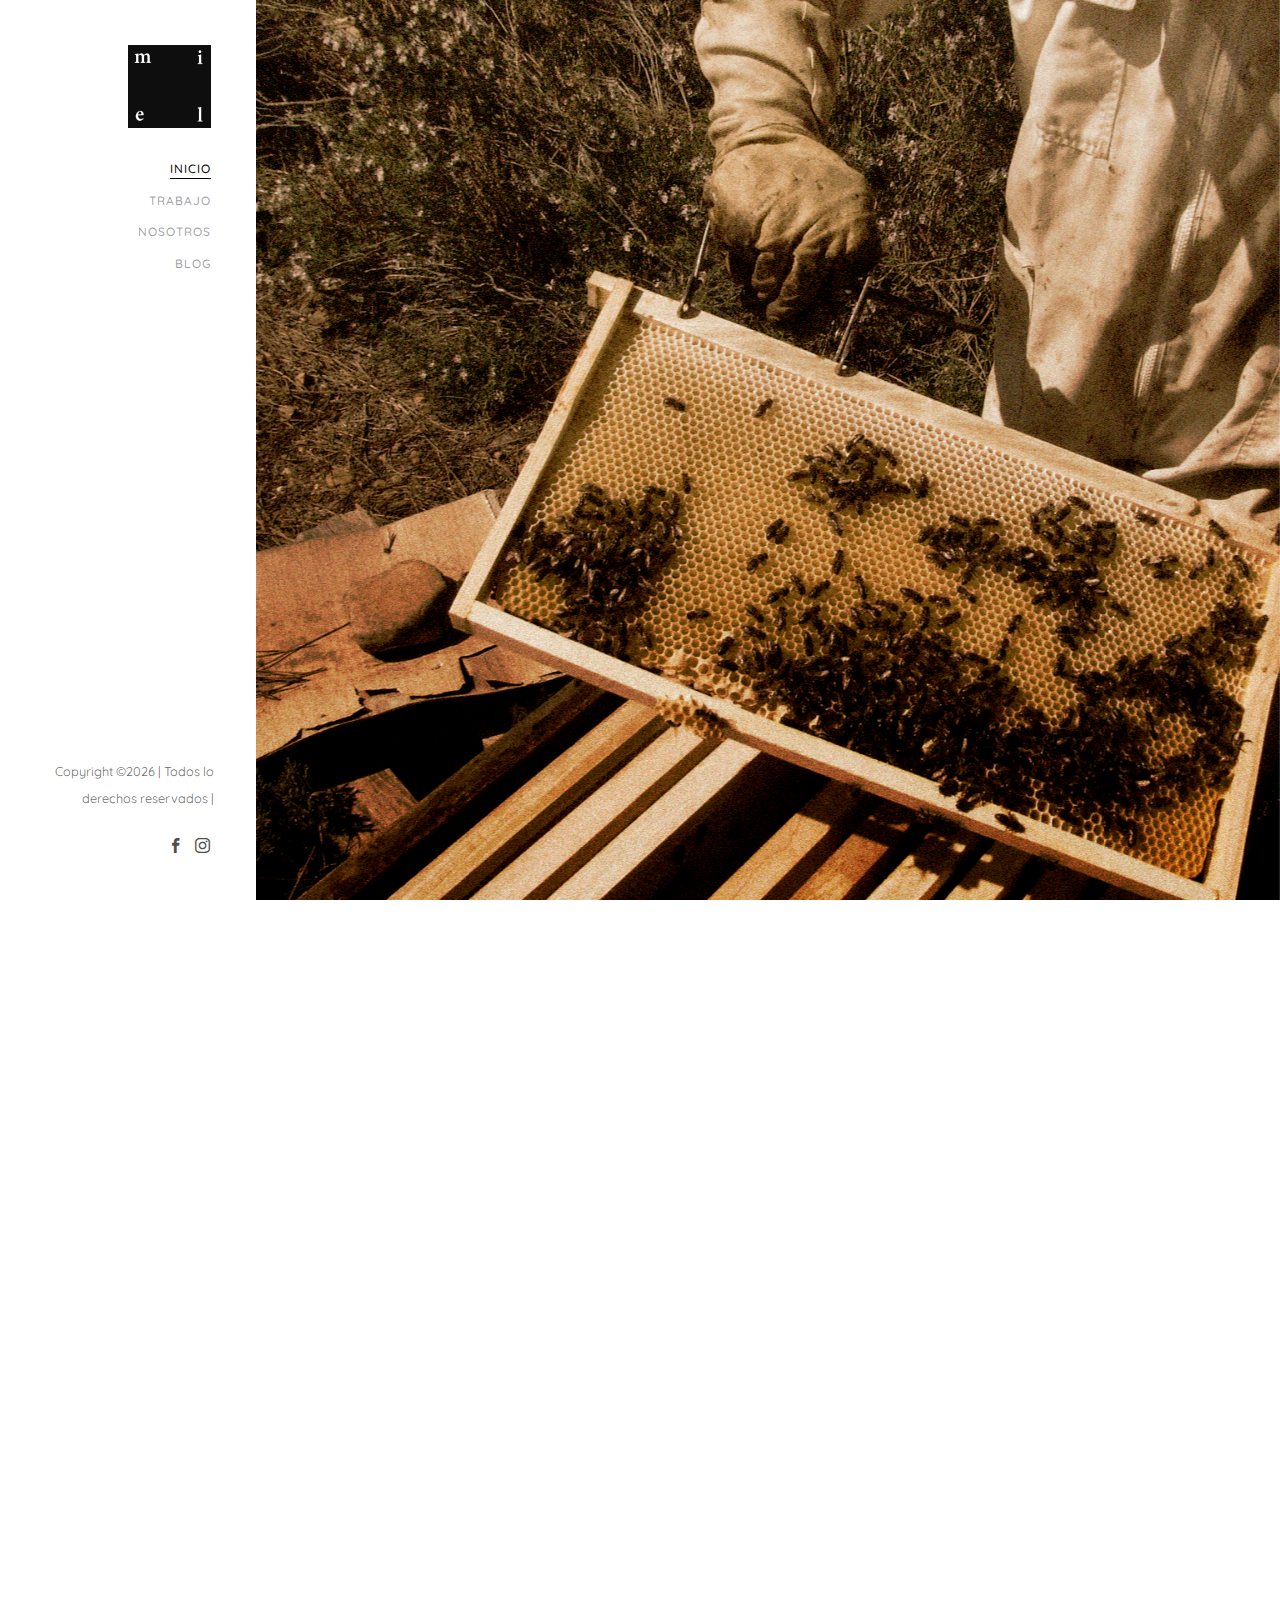
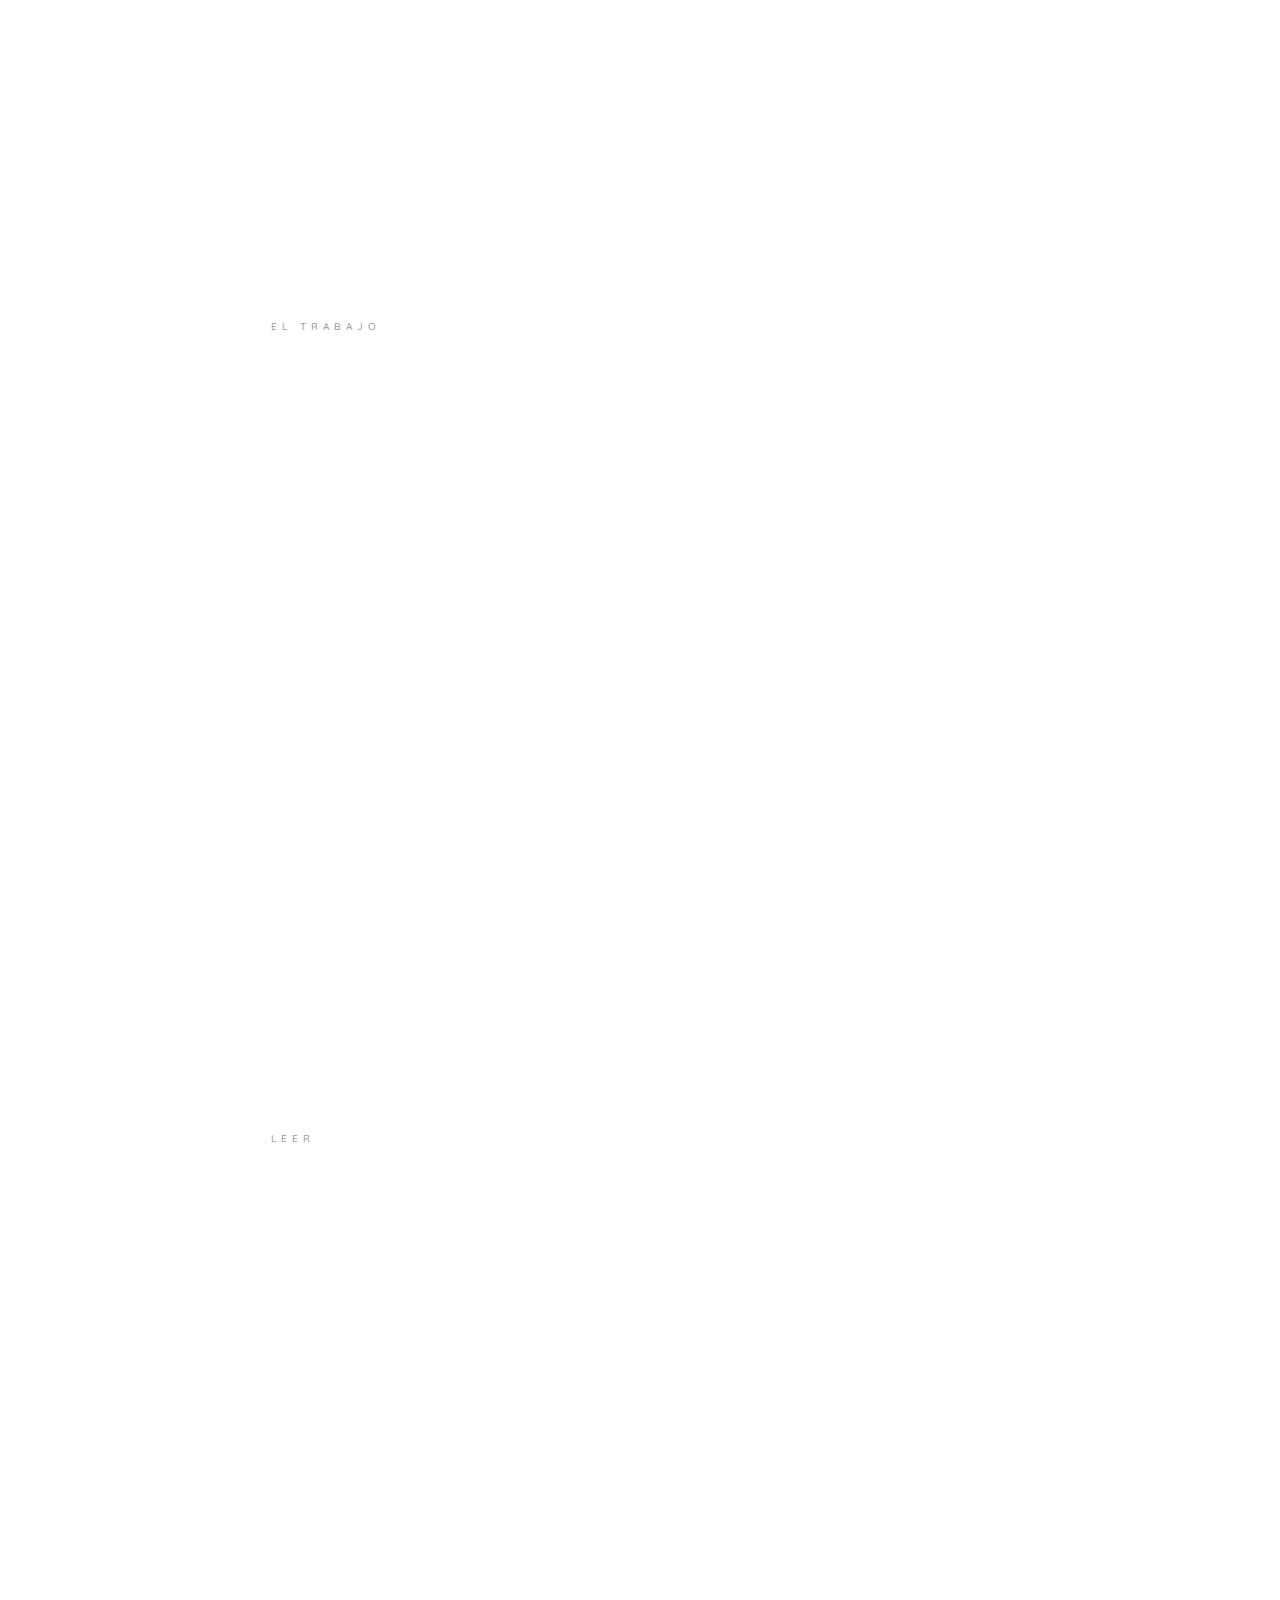
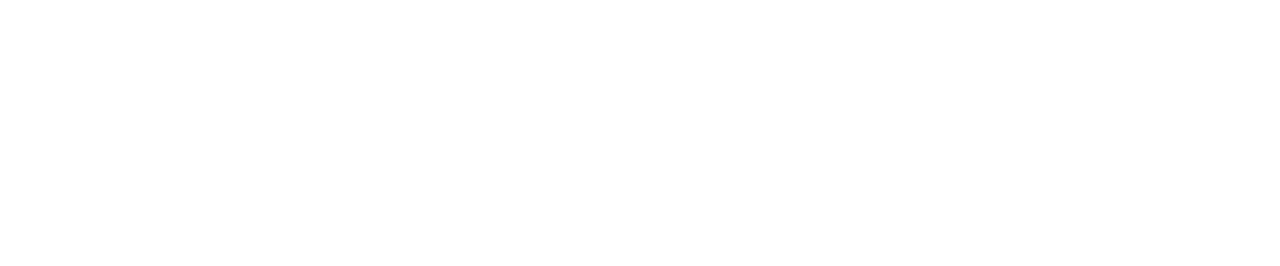
==== commit c33e6cd0: "Update index.html" ====
--- a/index.html
+++ b/index.html
@@ -69,7 +69,7 @@
 				<ul>
 					<li><a href="https://facebook.com/MIEL-MIEL-100230291345100/?ref=bookmarks"><i class="icon-facebook2"></i></a></li>
 					
-					<li><a href="https://www.instagram.com/miel.paysandu/"><i class="icon-instagram"></i></a></li>
+					<li><a href="https://www.instagram.com/miel.uruguay/"><i class="icon-instagram"></i></a></li>
 					
 				</ul>
 			</div>
@@ -88,7 +88,7 @@
 					   				<div class="slider-text-inner">
 					   					<div class="desc">
 						   					<h1>Negocio local de miel </h1>
-						   					<h2>100% Natural	| <a href="https://colorlib.com/" target="_blank">miel.paysandu.com</a></h2>
+						   					<h2>100% Natural	| <a href="https://colorlib.com/" target="_blank">mieluruguay.com</a></h2>
 												
 											</div>
 					   				</div>
@@ -213,53 +213,10 @@
 								</div>
 							</div>
 						</div>
-						<div class="col-md-6 animate-box" data-animate-effect="fadeInLeft">
-							<div class="project" style="background-image: url(images/7.jpg);">
-								<div class="desc">
-									<div class="con">
-										<h3><a href="work.html">Work 03</a></h3>
-										
-										
-																			</div>
-								</div>
-							</div>
-						</div>
-						<div class="col-md-6 animate-box" data-animate-effect="fadeInLeft">
-							<div class="project" style="background-image: url(images/3.jpg);">
-								<div class="desc">
-									<div class="con">
-										<h3><a href="work.html">Work 04</a></h3>
-										
-										<p class="icon">
-											
-										</p>
-									</div>
-								</div>
-							</div>
-						</div>
-						<div class="col-md-6 animate-box" data-animate-effect="fadeInLeft">
-							<div class="project" style="background-image: url(images/9.jpg);">
-								<div class="desc">
-									<div class="con">
-										<h3><a href="work.html">Work 05</a></h3>
-									
-									</div>
-								</div>
-							</div>
-						</div>
-						<div class="col-md-6 animate-box" data-animate-effect="fadeInLeft">
-							<div class="project" style="background-image: url(images/8.jpg);">
-								<div class="desc">
-									<div class="con">
-										<h3><a href="work.html">Work 06</a></h3>
-										
-										<p class="icon">
-											
-										</p>
-									</div>
-								</div>
-							</div>
-						</div>
+						
+						
+						
+				
 					</div>
 				</div>
 			</div>
